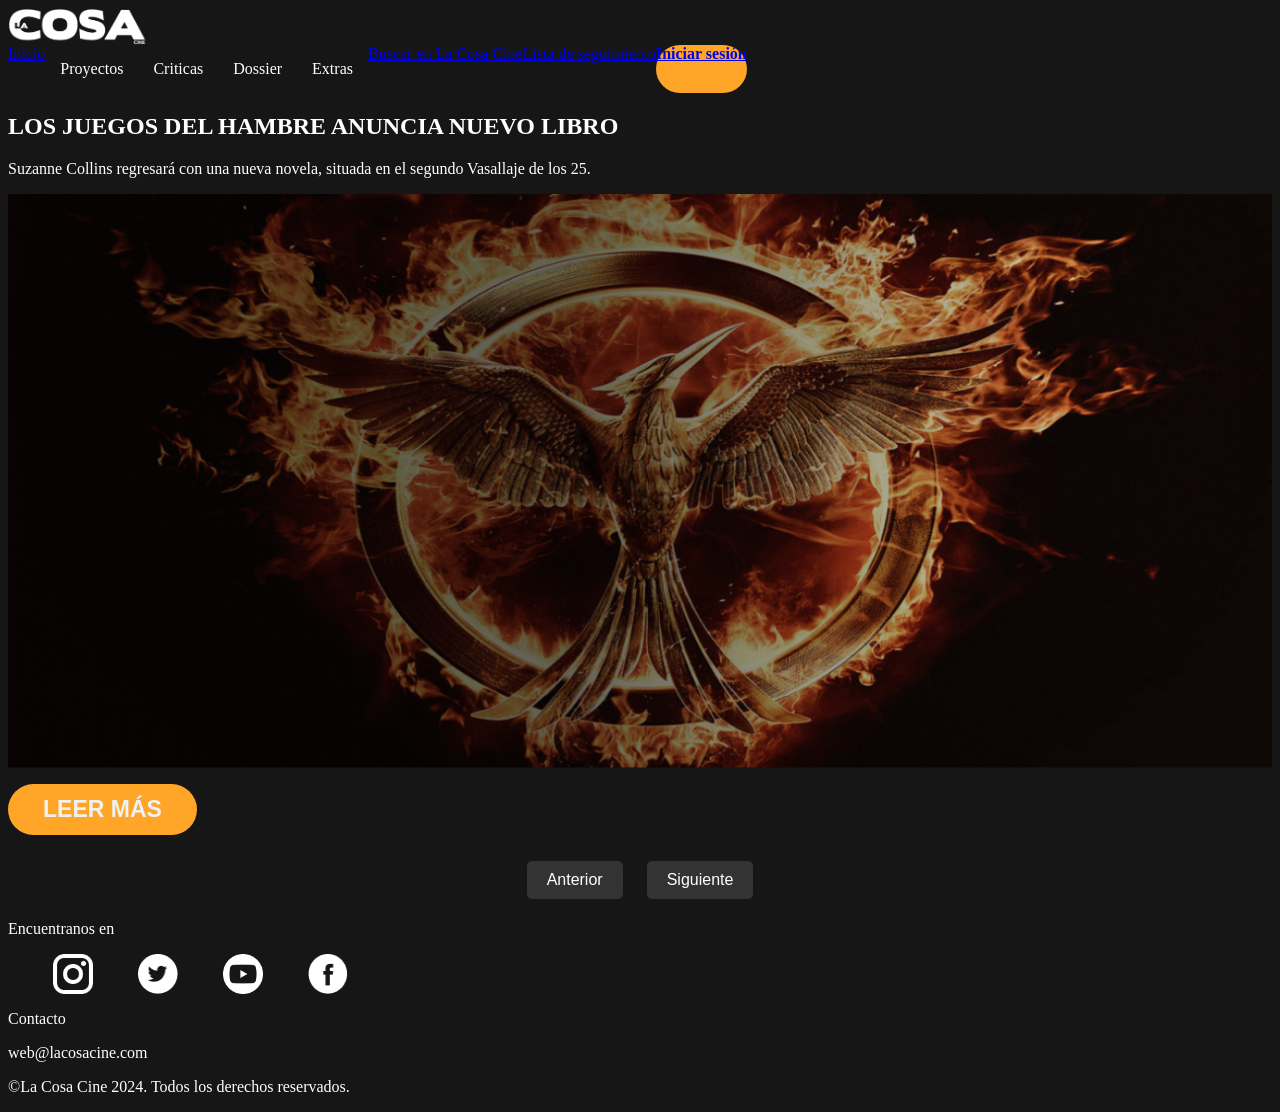
==== tp2/index.html @ 262cd97a "Add files via upload" ====
<html>
<head>
 <title>La Cosa Cine</title>
    <meta charset="UTF-8">
    <meta name="language" content="es">

    <meta name="viewport" content="width=device-width, initial-scale=1.0">
    <link rel="stylesheet" href="./estilos.css">
</head>
<body>
    <header>
        <nav  class="navbar">
           <img class="logo" src="imagen/logo.png" alt="Logo de La Cosa Cine">
              <ul class="nav-barra">
                 <li><a href="#">Inicio</a></li>
                   <li class="dropdown">
                   <a href="#" class="dropbtn">Proyectos</a>
                   <div class="dropdown-content">
                      <a href="#">Cine</a>
                      <a href="#">TV</a>
                      <a href="#">Comics</a>
                      <a href="#">Video Juegos</a>
                  </div>
                  </li>
                  <li class="dropdown">
                     <a href="#" class="dropbtn">Criticas</a>
                     <div class="dropdown-content">
                        <a href="#">Rodaje</a>
                        <a href="#">Trailers</a>
                        <a href="#">Lanzamientos</a>
                    </div>
                  </li>
                  <li class="dropdown">
                     <a href="#" class="dropbtn">Dossier</a>
                     <div class="dropdown-content">
                        <a href="#">Marvel</a>
                        <a href="#">Harry Potter</a>
                        <a href="#">Mario Bros</a>
                        <a href="#">Star Wars</a>
                    </div>
                  </li>
                  <li class="dropdown">
                     <a href="#" class="dropbtn">Extras</a>
                     <div class="dropdown-content">
                        <a href="#">Curiosidades</a>
                        <a href="#">Entrevistas</a>
                        <a href="#">Making-of</a>
                        <a href="#">Otros</a>
                    </div>
                  </li>
                 <li><a href="#">Buscar en La Cosa Cine</a></li>
                 <li><a href="#">Lista de seguimiento</a></li>
                 <li class="iniciar"><a href="./form.html">Iniciar sesión</a></li>
             </ul> 
           </nav>
        </header> 

        <section>
      <div class="contenedor-carrusel">
         <div class="slide-content active">
             <h2>LOS JUEGOS DEL HAMBRE ANUNCIA NUEVO LIBRO</h2>
             <p>Suzanne Collins regresará con una nueva novela, situada en el segundo Vasallaje de los 25.</p>
             <img src="./imagen/losjuegos.png" alt="Imagen 1">
             <p><a href="#nota" class="boton-amarillo">LEER MÁS</a></p>
         </div>
     
         <div class="slide-content">
             <h2>WOLVES REÚNE A BRAD PITT Y GEORGE CLOONEY</h2>
             <p>Apple Studios y el director Jon Watts juntan una vez más a dos leyendas del cine en Wolves.</p>
             <img src="./imagen/bradpitt.png" alt="Imagen 2">
         </div>
     
         <div class="slide-content">
             <h2>AMONG US REVELA EL TRAILER DE SU SERIE ANIMADA</h2>
             <p>Among Us saltará del mundo de los videojuegos al de la televisión con una serie animada.</p>
             <img src="./imagen/among.png" alt="Imagen 3">
         </div>
     </div>
   </section>
     
     <div class="controles">
         <button class="anterior">Anterior</button>
         <button class="siguiente">Siguiente</button>
     </div>

     <section class="ultimas-noticias">
       <div class="notas">
         <h4> </h4>



       </div>
     </section>

        <footer>
         <div class="medios">
            <p><span class="negrita">Encuentranos en </span></p> 
            <div class="icons">
               <img class="icon-media" src="imagen/Instagram.png" alt="">
               <img class="icon-media" src="imagen/Twitter.png" alt="">
               <img class="icon-media" src="imagen/Youtube.png" alt="">
               <img class="icon-media" src="imagen/Facebook.png" alt="">
            </div>
         </div>
         <div class="contacto">
            <p>Contacto</p>
            <p><span class="negrita">web@lacosacine.com</span></p>

         </div>
         <p>©La Cosa Cine 2024. Todos los derechos reservados.</p>
       </footer>
</body>
</html>
---- tp2/estilos.css ----
html{
    scroll-behavior: smooth; 
    margin: 0; padding: 0;
    background-color: #161616;
    color: white;
}

.logo {
    max-width: 140px;
}

.nav-barra {
    list-style-type: none;
    text-decoration: none;
    margin: 0;
    padding: 0;
    display: flex;
    color: white;
} 

.iniciar{
    color: white;
    background-color: #FFA629;
    font-weight: bold;
    border-radius: 60px;
    text-align: center;
}

/* Estilos para el menú desplegable */
.dropdown {
    position: relative;
}

.dropdown .dropbtn {
    display: block;
    padding: 15px;
    color: white;
    text-decoration: none;
}

.dropdown:hover .dropdown-content {
    display: block;
}

.dropdown-content {
    display: none;
    position: absolute;
    background-color: #333;
    box-shadow: 0px 8px 16px 0px rgba(0,0,0,0.2);
    z-index: 1;
}

.dropdown-content a {
    color: white;
    padding: 12px 16px;
    text-decoration: none;
    display: block;
}

.dropdown-content a:hover {
    background-color: #555;
}

/* Fin */

/* Estilos para el carrusel - */
.contenedor-carrusel {
    display: flex;
    overflow: hidden; /* Oculta los slides que están fuera de la vista */
    width: 100%;
}

.slide-content {
    flex: 0 0 100%; /* Cada slide ocupa el 100% del ancho */
    transition: transform 0.5s ease; /* Transición suave para el cambio de slides */
}

.slide-content img {
    width: 100%; /* Asegura que la imagen ocupe todo el ancho del slide */
}

/* Estilos para los controles */
.controles {
    margin-top: 10px;
    text-align: center;
}

.controles button {
    margin: 0 10px;
    padding: 10px 20px;
    font-size: 16px;
    cursor: pointer;
    background-color: #333;
    color: white;
    border: none;
    border-radius: 5px;
}

.controles button:hover {
    background-color: #555;
}

/* FIN */

.boton-amarillo{
    display: inline-block;
    padding: 12px 35px;
    background-color: #FFA629; 
    font-weight: bold;
    color: #F1F1F1;
    text-decoration: none; /* Eliminar subrayado del enlace */
    border: none; 
    border-radius: 60px; /* Bordes redondeados */
    font-size: 23px;     
    font-family: "Roboto Condensed", sans-serif;
}

.destacado{
color: #FFA629;
font-size: 15px;
}

.medios h3 {
    font-size: 30px;
}

.icons {
    display: flex;
}

.icon-media {
    width: 40px;
    margin-left: 45px;
    height: auto; /* Mantener la proporción */
}
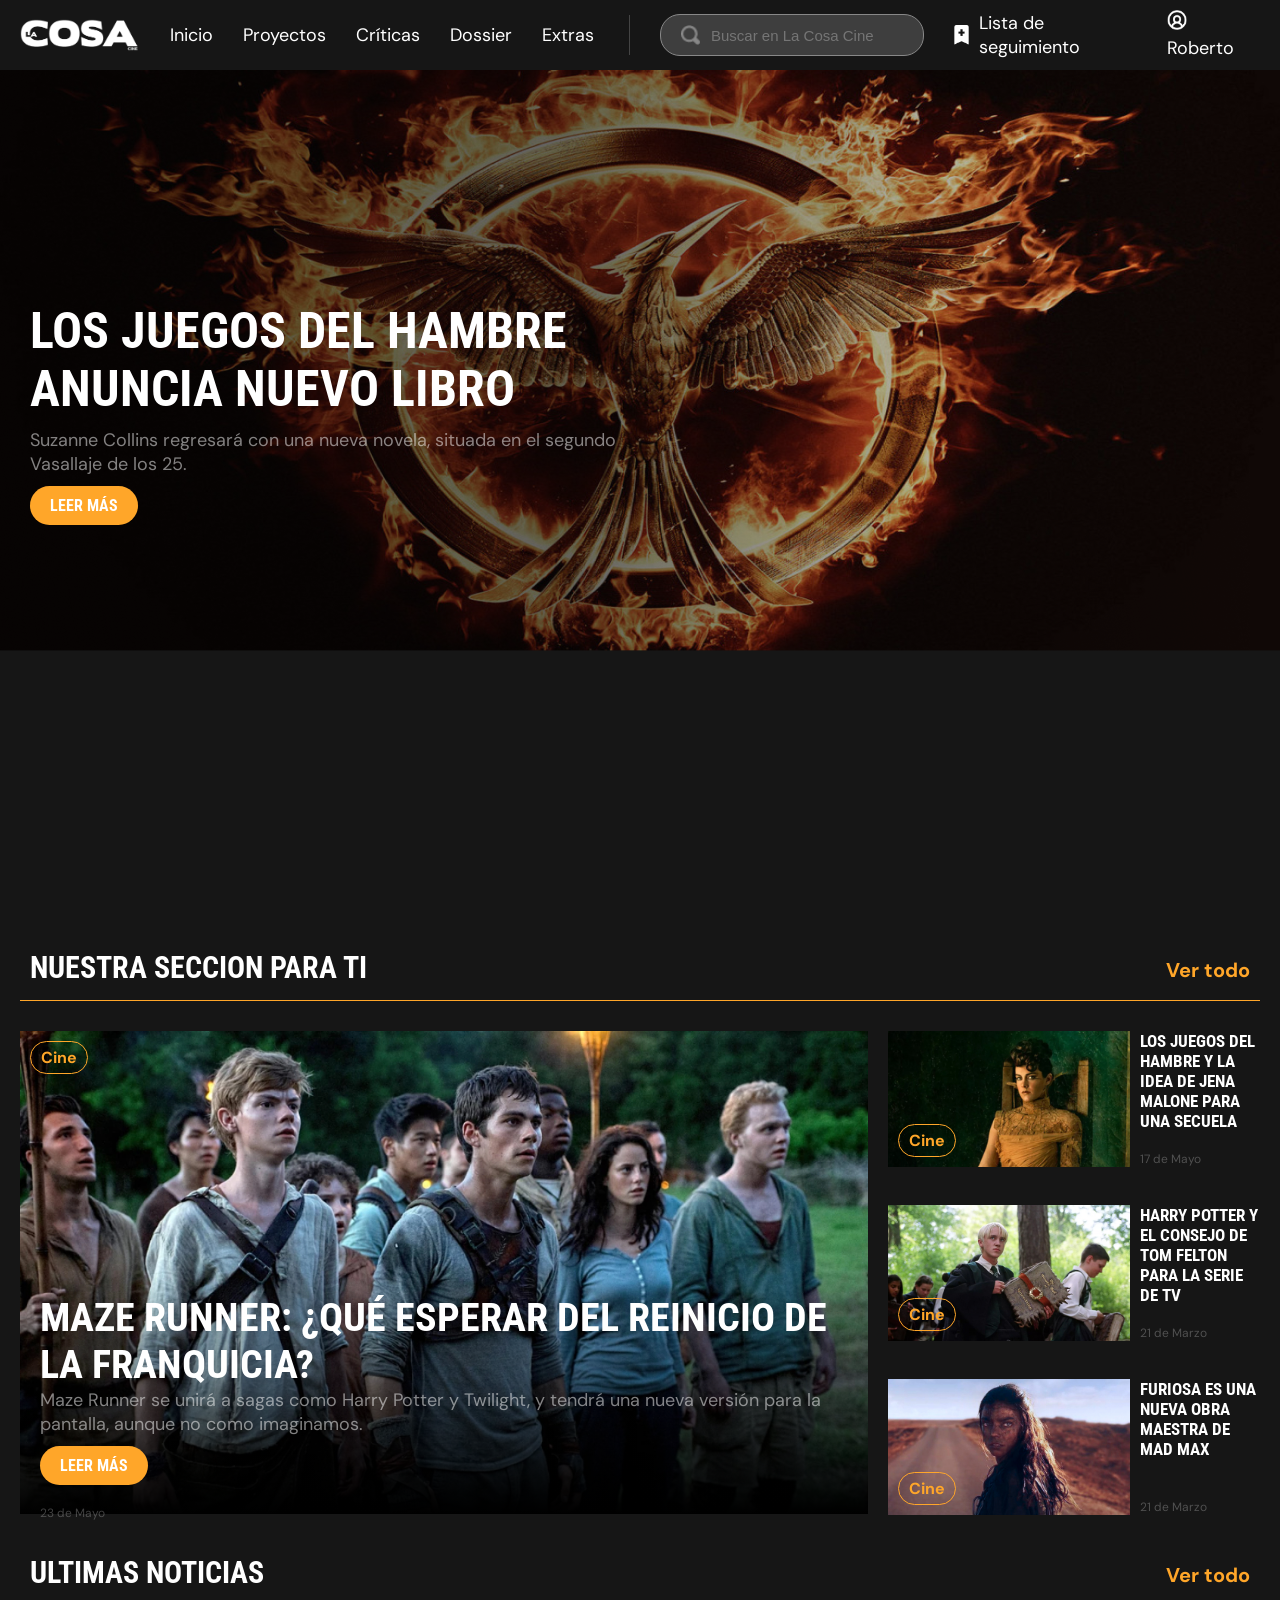
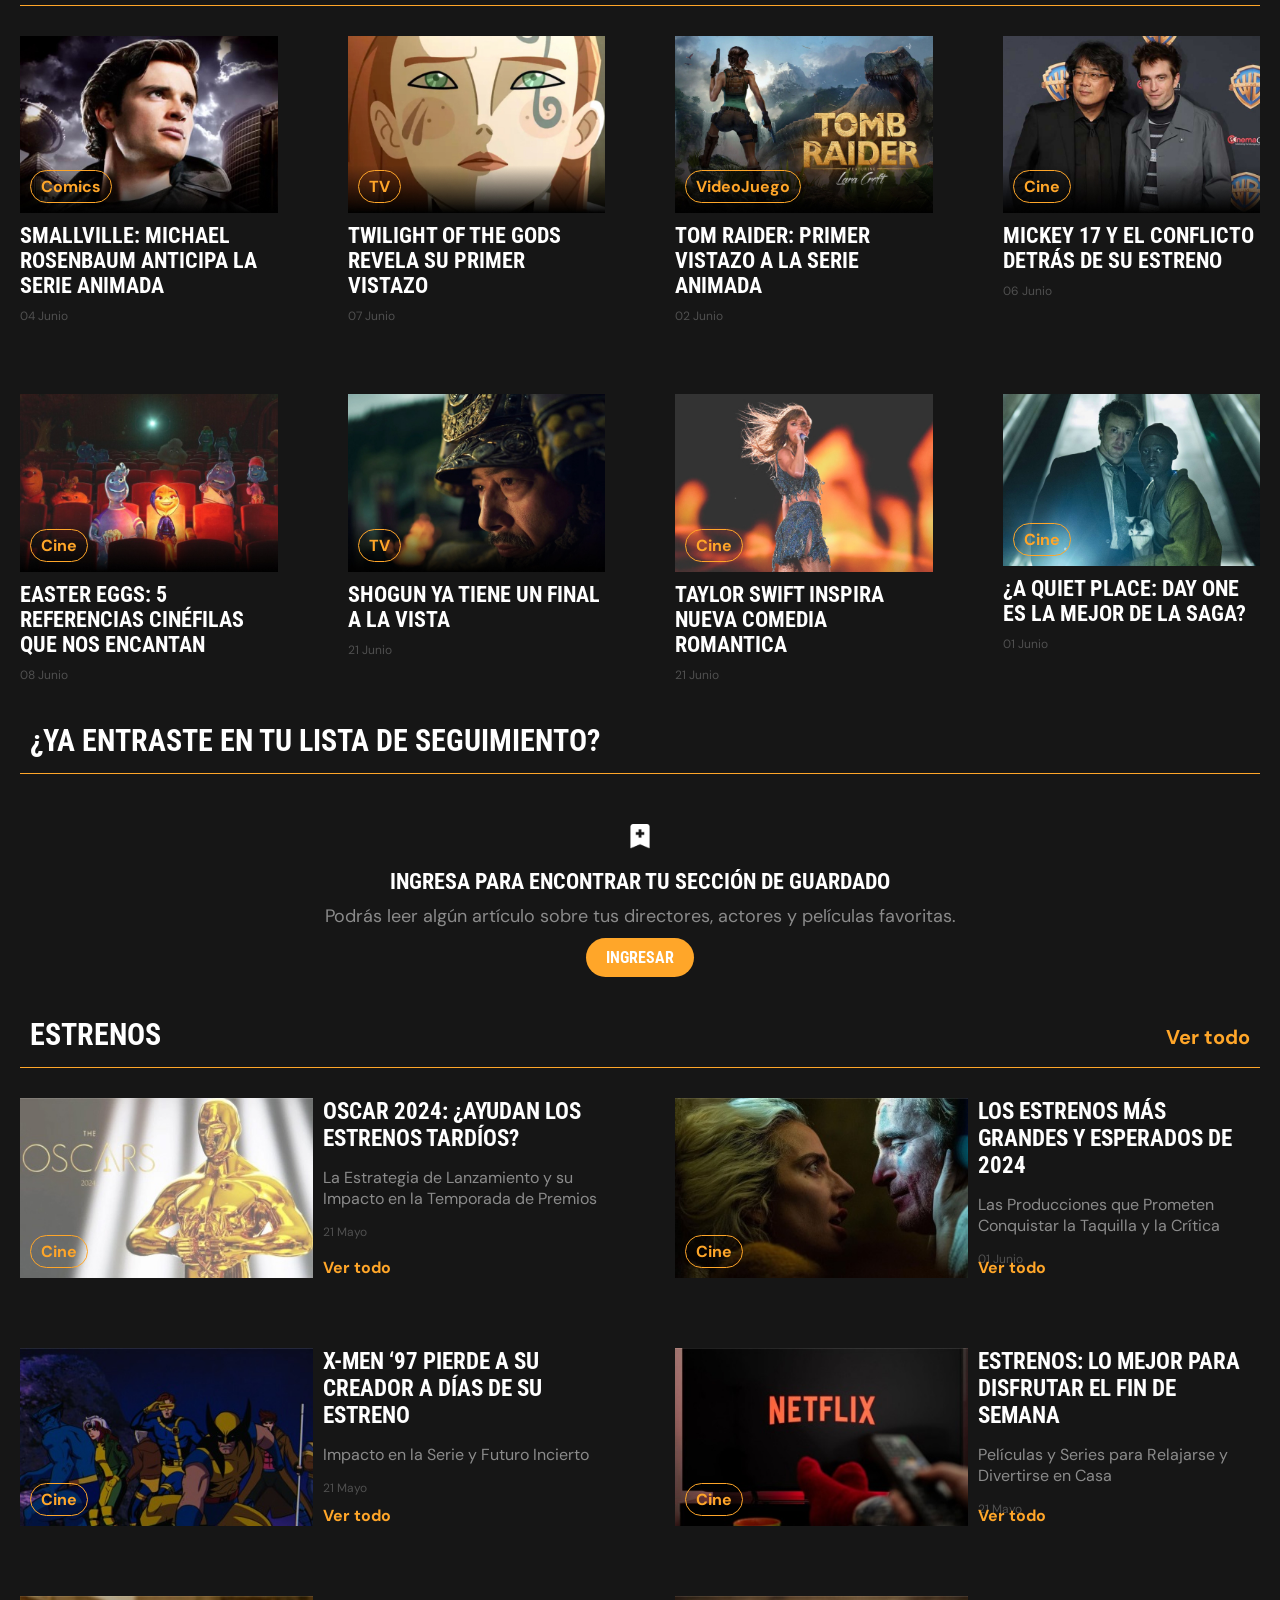
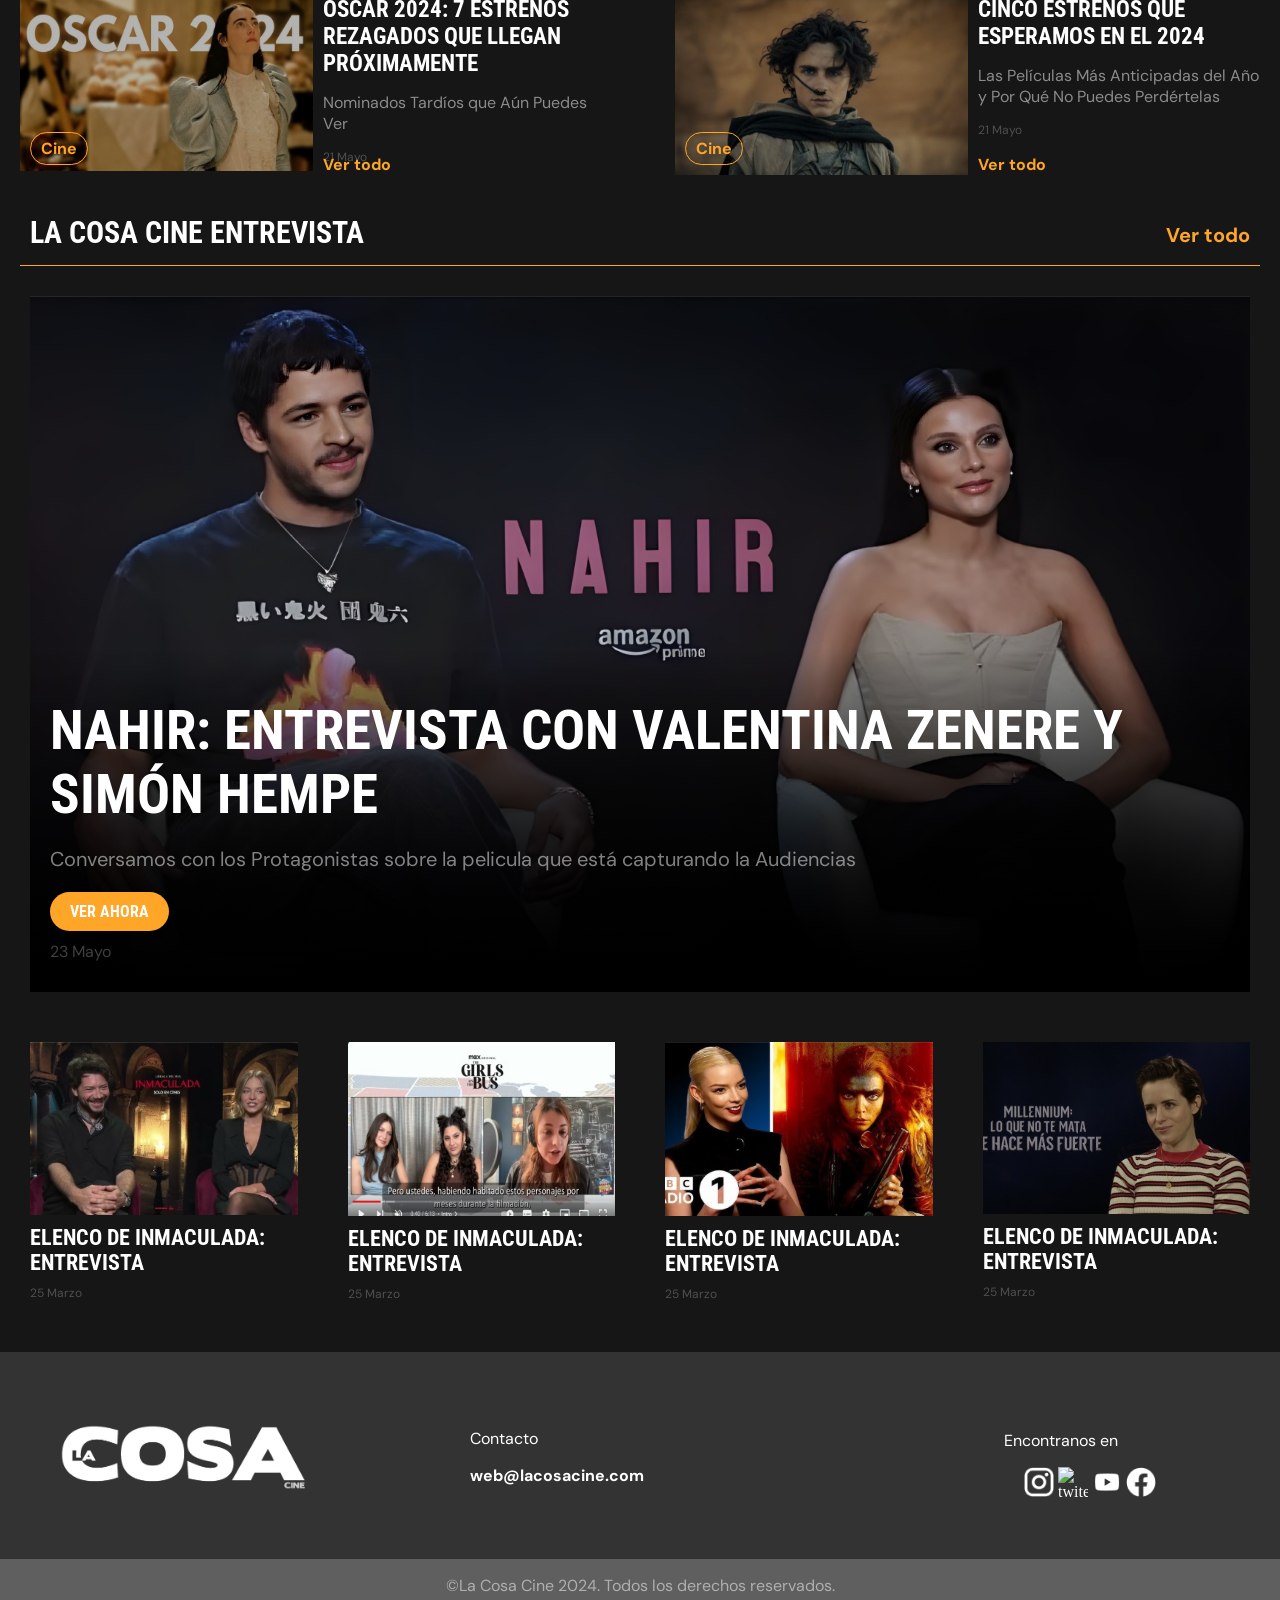
==== commit 5153b6be: "Add files via upload" ====
--- a/tp2/index.html
+++ b/tp2/index.html
@@ -4,110 +4,490 @@
     <meta charset="UTF-8">
     <meta name="language" content="es">
 
+    <link href="https://fonts.googleapis.com/css2?family=DM+Sans:wght@400;500;700&display=swap" rel="stylesheet">
+    <link href="https://fonts.googleapis.com/css2?family=DM+Sans:wght@400;500;700&display=swap" rel="stylesheet"><link href="https://fonts.googleapis.com/css2?family=Roboto+Condensed:wght@300;400;700&display=swap" rel="stylesheet">
+
     <meta name="viewport" content="width=device-width, initial-scale=1.0">
-    <link rel="stylesheet" href="./estilos.css">
+    <link rel="stylesheet" href="./estilo-home.css">
 </head>
 <body>
-    <header>
-        <nav  class="navbar">
-           <img class="logo" src="imagen/logo.png" alt="Logo de La Cosa Cine">
-              <ul class="nav-barra">
-                 <li><a href="#">Inicio</a></li>
-                   <li class="dropdown">
-                   <a href="#" class="dropbtn">Proyectos</a>
-                   <div class="dropdown-content">
+   <header>
+      <img class="logo" src="imagen/logo.png" alt="Logo de La Cosa Cine">
+      <nav class="navbar">
+          <ul class="nav-barra">
+              <li class="activa"><a href="#" >Inicio</a></li>
+              <li class="dropdown">
+                  <a href="#" class="dropbtn">Proyectos</a>
+                  <div class="dropdown-content">
                       <a href="#">Cine</a>
                       <a href="#">TV</a>
                       <a href="#">Comics</a>
                       <a href="#">Video Juegos</a>
                   </div>
-                  </li>
-                  <li class="dropdown">
-                     <a href="#" class="dropbtn">Criticas</a>
-                     <div class="dropdown-content">
-                        <a href="#">Rodaje</a>
-                        <a href="#">Trailers</a>
-                        <a href="#">Lanzamientos</a>
-                    </div>
-                  </li>
-                  <li class="dropdown">
-                     <a href="#" class="dropbtn">Dossier</a>
-                     <div class="dropdown-content">
-                        <a href="#">Marvel</a>
-                        <a href="#">Harry Potter</a>
-                        <a href="#">Mario Bros</a>
-                        <a href="#">Star Wars</a>
-                    </div>
-                  </li>
-                  <li class="dropdown">
-                     <a href="#" class="dropbtn">Extras</a>
-                     <div class="dropdown-content">
-                        <a href="#">Curiosidades</a>
-                        <a href="#">Entrevistas</a>
-                        <a href="#">Making-of</a>
-                        <a href="#">Otros</a>
-                    </div>
-                  </li>
-                 <li><a href="#">Buscar en La Cosa Cine</a></li>
-                 <li><a href="#">Lista de seguimiento</a></li>
-                 <li class="iniciar"><a href="./form.html">Iniciar sesión</a></li>
-             </ul> 
-           </nav>
-        </header> 
-
-        <section>
-      <div class="contenedor-carrusel">
-         <div class="slide-content active">
-             <h2>LOS JUEGOS DEL HAMBRE ANUNCIA NUEVO LIBRO</h2>
-             <p>Suzanne Collins regresará con una nueva novela, situada en el segundo Vasallaje de los 25.</p>
-             <img src="./imagen/losjuegos.png" alt="Imagen 1">
-             <p><a href="#nota" class="boton-amarillo">LEER MÁS</a></p>
-         </div>
-     
-         <div class="slide-content">
-             <h2>WOLVES REÚNE A BRAD PITT Y GEORGE CLOONEY</h2>
-             <p>Apple Studios y el director Jon Watts juntan una vez más a dos leyendas del cine en Wolves.</p>
-             <img src="./imagen/bradpitt.png" alt="Imagen 2">
-         </div>
-     
-         <div class="slide-content">
-             <h2>AMONG US REVELA EL TRAILER DE SU SERIE ANIMADA</h2>
-             <p>Among Us saltará del mundo de los videojuegos al de la televisión con una serie animada.</p>
-             <img src="./imagen/among.png" alt="Imagen 3">
-         </div>
-     </div>
-   </section>
-     
-     <div class="controles">
-         <button class="anterior">Anterior</button>
-         <button class="siguiente">Siguiente</button>
-     </div>
-
-     <section class="ultimas-noticias">
-       <div class="notas">
-         <h4> </h4>
-
-
-
+              </li>
+              <li class="dropdown">
+                  <a href="#" class="dropbtn">Críticas</a>
+                  <div class="dropdown-content">
+                      <a href="#">Rodaje</a>
+                      <a href="#">Trailers</a>
+                      <a href="#">Lanzamientos</a>
+                  </div>
+              </li>
+              <li class="dropdown">
+                  <a href="#" class="dropbtn">Dossier</a>
+                  <div class="dropdown-content">
+                      <a href="#">Marvel</a>
+                      <a href="#">Harry Potter</a>
+                      <a href="#">Mario Bros</a>
+                      <a href="#">Star Wars</a>
+                  </div>
+              </li>
+              <li class="dropdown">
+                  <a href="#" class="dropbtn">Extras</a>
+                  <div class="dropdown-content">
+                      <a href="#">Curiosidades</a>
+                      <a href="#">Entrevistas</a>
+                      <a href="#">Making-of</a>
+                      <a href="#">Otros</a>
+                  </div>
+              </li>
+          </ul>
+      </nav>
+      <ul class="nav-otros">
+         <li>
+            <div class="barra-buscar">
+               <img src="imagen/icon-buscar.png" alt="">
+               <input type="text" placeholder="Buscar en La Cosa Cine">
+            </div>
+         </li>
+         <li>
+            <div class="lista-seguimiento">
+               <img src="imagen/icon-seguimiento.png" alt="">
+               <a href="#">Lista de seguimiento</a>
+            </div>
+         </li>
+         <li class="dropdown">
+            <img src="imagen/icon-user.png" alt="">
+            <a href="#" class="dropbtn">Roberto</a>
+            <div class="dropdown-content">
+                <a href="#">Mi perfil</a>
+                <a href="#">Ajustes</a>
+                <a href="./form.html">Cerrar sesión</a>
+            </div>
+        </li>
+      </ul>
+  </header>
+
+   <section class="encabezado">
+      <div class="carousel">
+         <div class="slides">
+           <div class="slide active">
+             <img src="./imagen/carrusel (1).png" alt="Slide 1">
+             <div class="text-overlay">
+               <h1>LOS JUEGOS DEL HAMBRE ANUNCIA NUEVO LIBRO</h1>
+               <p class="sub-titulos">Suzanne Collins regresará con una nueva novela, situada en el segundo Vasallaje de los 25.</p>
+               <p class="boton-principal"><a href="./nota.html">Leer Más</a></p>
+             </div>
+           </div>
+           <div class="slide">
+             <img src="./imagen/carrusel (2).png" alt="Slide 2">
+             <div class="text-overlay">
+               <h1>WOLVES REÚNE A BRAD PITT Y GEORGE CLOONEY</h1>
+               <p class="sub-titulos">Apple Studios y el director Jon Watts juntan una vez más a dos leyendas del cine en Wolves.</p>
+               <p class="boton-principal"><a href="#">Leer Más</a></p>
+             </div>
+           </div>
+           <div class="slide">
+             <img src="./imagen/carrusel (3).png" alt="Slide 3">
+             <div class="text-overlay">
+               <h1>AMONG US REVELA EL TRAILER DE SU SERIE ANIMADA</h1>
+               <p class="sub-titulos">Among Us saltará del mundo de los videojuegos al de la televisión con una serie animada.</p>
+               <p class="boton-principal"><a href="#">Leer Más</a></p>
+             </div>
+           </div>
+         </div>
+      </div>
+   </section>
+   
+   <section class="para-ti">
+      <div class="conten">
+         <div class="titulo-seccion">
+            <h2>NUESTRA SECCION PARA TI</h2>
+            <button class="boton-secundario">Ver todo</button>
+         </div>
+         <div class="contenedor-parati">
+   
+            <div class="not-mayor">
+               <div class="img-degrade">
+                   <img src="imagen/parati (1).jpg" alt="">
+               </div>
+               <div class="text-overlay">
+                   <p class="etiqueta">Cine</p>
+                   <div class="cont-info">
+                       <h3>MAZE RUNNER: ¿QUÉ ESPERAR DEL REINICIO DE LA FRANQUICIA?</h3> 
+                       <p class="sub-titulos">Maze Runner se unirá a sagas como Harry Potter y Twilight, y tendrá una nueva versión para la pantalla, aunque no como imaginamos.</p>
+                       <p class="boton-principal"><a href="#nota">Leer Más</a></p>
+                       <p class="fecha">23 de Mayo</p>
+                   </div>
+               </div>
+           </div>      
+   
+            <div class="not-menores">
+               
+               <div class="noticia">
+                  <div class="portada-noticia">
+                     <img src="imagen/parati (2).jpg" alt="">
+                  </div>
+                  <div class="text-overlay">
+                     <p class="etiqueta">Cine</p>
+                  </div>
+                  <div class="info-lateral">
+                     <h5>LOS JUEGOS DEL HAMBRE Y LA IDEA DE JENA MALONE PARA UNA SECUELA</h5>
+                     <p class="fecha">17 de Mayo</p>
+                  </div>
+               </div>
+
+               <div class="noticia">
+                  <div class="portada-noticia">
+                     <img src="imagen/parati (3).jpg" alt="">
+                  </div>
+                  <div class="text-overlay">
+                     <p class="etiqueta">Cine</p>
+                  </div>
+                  <div class="info-lateral">
+                     <h5>HARRY POTTER Y EL CONSEJO DE TOM FELTON PARA LA SERIE DE TV</h5>
+                     <p class="fecha">21 de Marzo</p>
+                  </div>
+               </div>
+
+               <div class="noticia">
+                  <div class="portada-noticia">
+                     <img src="imagen/parati (4).jpg" alt="">
+                  </div>
+                  <div class="text-overlay">
+                     <p class="etiqueta">Cine</p>
+                  </div>
+                  <div class="info-lateral">
+                     <h5>Furiosa es una nueva obra maestra de Mad Max</h5>
+                     <p class="fecha">21 de Marzo</p>
+                  </div>
+               </div>
+               
+            </div>
+   
+         </div>
+
+      </div>     
+   </section>
+
+   <section class="ultima-noticia">
+      <div class="conten">
+         <div class="titulo-seccion">
+            <h2>ULTIMAS NOTICIAS</h2>
+            <button class="boton-secundario">Ver todo</button>
+         </div>
+         <div class="conte-notUltimas">
+            
+            <div class="not-ultimas">
+               <div class="portada-noticia">
+                   <img src="imagen/ultima-noticia (1).jpg" alt="">
+                   <div class="text-overlay">
+                       <p class="etiqueta">Comics</p>
+                   </div>
+               </div>
+               <div class="info-abajo">
+                   <h4>SMALLVILLE: MICHAEL ROSENBAUM ANTICIPA LA SERIE ANIMADA</h4>
+                   <p class="fecha">04 Junio</p>
+               </div>
+            </div>  
+            
+            <div class="not-ultimas">
+               <div class="portada-noticia">
+                   <img src="imagen/ultima-noticia (2).jpg" alt="">
+                   <div class="text-overlay">
+                       <p class="etiqueta">TV</p>
+                   </div>
+               </div>
+               <div class="info-abajo">
+                   <h4>TWILIGHT OF THE GODS REVELA SU PRIMER VISTAZO</h4>
+                   <p class="fecha">07 Junio</p>
+               </div>
+            </div>  
+
+            <div class="not-ultimas">
+               <div class="portada-noticia">
+                   <img src="imagen/ultima-noticia (3).jpg" alt="">
+                   <div class="text-overlay">
+                       <p class="etiqueta">VideoJuego</p>
+                   </div>
+               </div>
+               <div class="info-abajo">
+                   <h4>TOM RAIDER: PRIMER VISTAZO A LA SERIE ANIMADA</h4>
+                   <p class="fecha">02 Junio</p>
+               </div>
+            </div>  
+
+            <div class="not-ultimas">
+               <div class="portada-noticia">
+                   <img src="imagen/ultima-noticia (4).jpg" alt="">
+                   <div class="text-overlay">
+                       <p class="etiqueta">Cine</p>
+                   </div>
+               </div>
+               <div class="info-abajo">
+                   <h4>MICKEY 17 Y EL CONFLICTO DETRÁS DE SU ESTRENO</h4>
+                   <p class="fecha">06 Junio</p>
+               </div>
+            </div>  
+
+            <div class="not-ultimas">
+               <div class="portada-noticia">
+                   <img src="imagen/ultima-noticia (5).jpg" alt="">
+                   <div class="text-overlay">
+                       <p class="etiqueta">Cine</p>
+                   </div>
+               </div>
+               <div class="info-abajo">
+                   <h4>EASTER EGGS: 5 REFERENCIAS CINÉFILAS QUE NOS ENCANTAN</h4>
+                   <p class="fecha">08 Junio</p>
+               </div>
+            </div>  
+
+            <div class="not-ultimas">
+               <div class="portada-noticia">
+                   <img src="imagen/ultima-noticia (6).jpg" alt="">
+                   <div class="text-overlay">
+                       <p class="etiqueta">TV</p>
+                   </div>
+               </div>
+               <div class="info-abajo">
+                   <h4>SHOGUN YA TIENE UN FINAL A LA VISTA</h4>
+                   <p class="fecha">21 Junio</p>
+               </div>
+            </div>
+            
+            <div class="not-ultimas">
+               <div class="portada-noticia">
+                   <img src="imagen/ultima-noticia (7).jpg" alt="">
+                   <div class="text-overlay">
+                       <p class="etiqueta">Cine</p>
+                   </div>
+               </div>
+               <div class="info-abajo">
+                   <h4>TAYLOR SWIFT INSPIRA NUEVA COMEDIA ROMANTICA</h4>
+                   <p class="fecha">21 Junio</p>
+               </div>
+            </div>
+
+            <div class="not-ultimas">
+               <div class="portada-noticia">
+                   <img src="imagen/ultima-noticia (8).jpg" alt="">
+                   <div class="text-overlay">
+                       <p class="etiqueta">Cine</p>
+                   </div>
+               </div>
+               <div class="info-abajo">
+                   <h4>¿A Quiet Place: Day One es la mejor de la saga?</h4>
+                   <p class="fecha">01 Junio</p>
+               </div>
+            </div>          
+           
+         </div>  
+      </div>    
+   </section>
+
+   <section class="lista-seguimiento">
+      <div class="cont-lista">
+         <div class="titulo-seccion">
+            <h2>¿YA ENTRASTE EN TU LISTA DE SEGUIMIENTO?</h2>
+         </div>
+         <div class="info-seguimiento">
+            <img src="imagen/icon-seguimiento.png" alt="">
+            <h4>Ingresa para encontrar tu sección de guardado</h4>
+            <p class="sub-titulos">Podrás leer algún artículo sobre tus directores, actores y películas favoritas.</p>
+            <p class="boton-principal"><a href="#">Ingresar</a></p>
+         </div>
+      </div>
+   </section>
+  
+
+   <section class="estrenos">
+      <div class="conten">
+         <div class="titulo-seccion">
+            <h2>ESTRENOS</h2>
+            <button class="boton-secundario">Ver todo</button>
+      </div>
+         <div class="cont-estreno">
+            <div class="not-estreno">
+               <div class="portada-noticia">
+               <img src="imagen/estreno (1).jpg" alt="">
+               </div>
+               <div class="text-overlay">
+                  <p class="etiqueta">Cine</p>
+               </div>
+               <div class="info-lateral">
+                  <h4>OSCAR 2024: ¿AYUDAN LOS ESTRENOS TARDÍOS?</h4>
+                  <p class="sub-titulos">La Estrategia de Lanzamiento y su Impacto en la Temporada de Premios</p>
+                  <p class="fecha">21 Mayo</p>
+                  <button class="boton-secundario">Ver todo</button>                  
+               </div>
+            </div>
+
+            <div class="not-estreno">
+               <div class="portada-noticia">
+               <img src="imagen/estreno (4).jpg" alt="">
+               </div>
+               <div class="text-overlay">
+                  <p class="etiqueta">Cine</p>
+               </div>
+               <div class="info-lateral">
+                  <h4>LOS ESTRENOS MÁS GRANDES Y ESPERADOS DE 2024</h4>
+                  <p class="sub-titulos">Las Producciones que Prometen Conquistar la Taquilla y la Crítica</p>
+                  <p class="fecha">01 Junio</p>
+                  <button class="boton-secundario">Ver todo</button>                  
+               </div>
+            </div>
+
+            <div class="not-estreno">
+               <div class="portada-noticia">
+               <img src="imagen/estreno (2).jpg" alt="">
+               </div>
+               <div class="text-overlay">
+                  <p class="etiqueta">Cine</p>
+               </div>
+               <div class="info-lateral">
+                  <h4>X-MEN ‘97 PIERDE A SU CREADOR A DÍAS DE SU ESTRENO</h4>
+                  <p class="sub-titulos">Impacto en la Serie y Futuro Incierto</p>
+                  <p class="fecha">21 Mayo</p>
+                  <button class="boton-secundario">Ver todo</button>                  
+               </div>
+            </div>
+
+            <div class="not-estreno">
+               <div class="portada-noticia">
+               <img src="imagen/estreno (5).jpg" alt="">
+               </div>
+               <div class="text-overlay">
+                  <p class="etiqueta">Cine</p>
+               </div>
+               <div class="info-lateral">
+                  <h4>ESTRENOS: LO MEJOR PARA DISFRUTAR EL FIN DE SEMANA</h4>
+                  <p class="sub-titulos">Películas y Series para Relajarse y Divertirse en Casa</p>
+                  <p class="fecha">21 Mayo</p>
+                  <button class="boton-secundario">Ver todo</button>                  
+               </div>
+            </div>
+
+            <div class="not-estreno">
+               <div class="portada-noticia">
+               <img src="imagen/estreno (3).jpg" alt="">
+               </div>
+               <div class="text-overlay">
+                  <p class="etiqueta">Cine</p>
+               </div>
+               <div class="info-lateral">
+                  <h4>OSCAR 2024: 7 ESTRENOS REZAGADOS QUE LLEGAN PRÓXIMAMENTE</h4>
+                  <p class="sub-titulos">Nominados Tardíos que Aún Puedes Ver</p>
+                  <p class="fecha">21 Mayo</p>
+                  <button class="boton-secundario">Ver todo</button>                  
+               </div>
+            </div>
+
+            <div class="not-estreno">
+               <div class="portada-noticia">
+               <img src="imagen/estreno (6).jpg" alt="">
+               </div>
+               <div class="text-overlay">
+                  <p class="etiqueta">Cine</p>
+               </div>
+               <div class="info-lateral">
+                  <h4>CINCO ESTRENOS QUE ESPERAMOS EN EL 2024</h4>
+                  <p class="sub-titulos">Las Películas Más Anticipadas del Año y Por Qué No Puedes Perdértelas</p>
+                  <p class="fecha">21 Mayo</p>
+                  <button class="boton-secundario">Ver todo</button>                  
+               </div>
+            </div>
+         </div>
+      </div>
+   </section>
+
+   <section class="entrevistas">
+      <div class="conten">
+         <div class="titulo-seccion">
+            <h2>LA COSA CINE ENTREVISTA</h2>
+            <button class="boton-secundario">Ver todo</button>
+         </div>
+         <div class="contenedor-entrevista">
+
+            <div class="entrevista-mayor">
+                  <div class="portada-noticia">
+                     <img src="imagen/entrevista (1).jpg" alt="">
+                  </div>
+                  <div class="cont-info text-overlay">
+                     <h1>NAHIR: ENTREVISTA CON VALENTINA ZENERE Y SIMÓN HEMPE</h1> 
+                     <p class="sub-titulos">Conversamos con los Protagonistas sobre la pelicula que está capturando la Audiencias</p>
+                     <p class="boton-principal"><a href="#">ver ahora</a></p>
+                     <p class="fecha">23 Mayo</p>
+                  </div>
+            </div>
+   
+            <div class="entrevista-menor">   
+               <div class="entrevista">
+                  <img src="imagen/entrevista (2).jpg" alt="">
+                  <div class="info-abajo">
+                     <h4>ELENCO DE INMACULADA: ENTREVISTA</h4>
+                     <p class="fecha">25 Marzo</p>
+                  </div>
+               </div>
+
+               <div class="entrevista">
+                  <img src="imagen/entrevista (3).jpg" alt="">
+                  <div class="info-abajo">
+                     <h4>ELENCO DE INMACULADA: ENTREVISTA</h4>
+                     <p class="fecha">25 Marzo</p>
+                  </div>
+               </div>
+
+               <div class="entrevista">
+                  <img src="imagen/entrevista (4).jpg" alt="">
+                  <div class="info-abajo">
+                     <h4>ELENCO DE INMACULADA: ENTREVISTA</h4>
+                     <p class="fecha">25 Marzo</p>
+                  </div>
+               </div>
+
+               <div class="entrevista">
+                  <img src="imagen/entrevista (5).jpg" alt="">
+                  <div class="info-abajo">
+                     <h4>ELENCO DE INMACULADA: ENTREVISTA</h4>
+                     <p class="fecha">25 Marzo</p>
+                  </div>
+               </div>
+            </div>
+   </section>
+
+   <footer>
+      <div class="ordenarfooter">
+         <img class="tamlogo" src="imagen/logo.png" alt="logo">
+         <div class="mediofooter">
+           <p>Contacto</p>
+           <p><b>web@lacosacine.com</b></p>
+          </div>
+          <div class="redes">
+           <p>Encontranos en</p>
+           <div class="moverredes">
+              <img src="imagen/instagram2.png" alt="instagram">
+              <img src="imagen/Twitter2.png" alt="twiter">
+              <img src="imagen/youtube2.png" alt="youtube">
+              <img src="imagen/facebook2.png" alt="facebook">
+            </div>
+          </div>
+      </div>
+      <div class="finalfooter">
+         <p>©La Cosa Cine 2024. Todos los derechos reservados.</p>
        </div>
-     </section>
-
-        <footer>
-         <div class="medios">
-            <p><span class="negrita">Encuentranos en </span></p> 
-            <div class="icons">
-               <img class="icon-media" src="imagen/Instagram.png" alt="">
-               <img class="icon-media" src="imagen/Twitter.png" alt="">
-               <img class="icon-media" src="imagen/Youtube.png" alt="">
-               <img class="icon-media" src="imagen/Facebook.png" alt="">
-            </div>
-         </div>
-         <div class="contacto">
-            <p>Contacto</p>
-            <p><span class="negrita">web@lacosacine.com</span></p>
-
-         </div>
-         <p>©La Cosa Cine 2024. Todos los derechos reservados.</p>
-       </footer>
+  </footer>
+
 </body>
+<script src="script.js"></script>
 </html>
--- a/tp2/estilo-home.css
+++ b/tp2/estilo-home.css
@@ -0,0 +1,696 @@
+body {
+    margin: 0;
+    padding: 0;
+    background-color: rgb(22, 22, 22);
+}
+
+.activa li{
+    color: rgba(255, 166, 41, 1);
+}
+
+p{
+    font-family: 'DM Sans', sans-serif;
+}
+
+h1 {
+    margin: 0;
+    padding: 0;
+    font-size: 50px;
+    color: white;
+    font-family: 'Roboto Condensed', sans-serif;
+    text-transform: uppercase;
+    font-weight: bold;
+    margin-bottom: 10px;
+}
+
+.sub-titulos{
+    font-family: 'DM Sans', sans-serif;
+    font-size: 18px;
+    font-weight: normal;
+    color: rgba(255, 255, 255, 0.5);
+    margin: 0;
+    padding: 0;
+    margin-bottom: 10px;
+}
+
+h2{
+    color: white;
+    font-family: 'Roboto Condensed', sans-serif;
+    font-size: 30px;
+    margin: 0;
+    margin-bottom: 5px;
+    padding: 0;
+}
+
+h3{
+    color: white;
+    font-family: 'Roboto Condensed', sans-serif;
+    font-size: 40px;
+    margin: 0;
+    padding: 0;
+}
+
+h4{   
+    color: white;
+    font-family: 'Roboto Condensed', sans-serif;
+    font-size: 22px;
+    text-transform: uppercase;
+    margin: 0;
+    padding: 0;
+}
+
+h5{   
+    color: white;
+    font-family: 'Roboto Condensed', sans-serif;
+    font-size: 17px;
+    text-transform: uppercase;
+    margin: 0;
+    padding: 0;
+}
+
+.fecha{
+    font-family: 'DM Sans', sans-serif;
+    font-size: 12px;
+    font-weight: normal;
+    color: rgba(255, 255, 255, 0.247);
+    margin: 0;
+    padding: 0;
+}
+
+.boton-principal {
+    background-color: rgba(255, 166, 41, 1);
+    padding: 10px 20px;
+    border-radius: 20px;
+    font-family: 'Roboto Condensed', sans-serif;
+    font-weight: bold;
+    display: inline-block; 
+    text-transform: uppercase;
+    margin: 0;
+}
+
+.boton-principal a {
+    color: white;
+    text-decoration: none;
+    font-size: 16px;
+}
+
+.boton-principal:hover {
+    background-color: white;
+}
+
+.boton-principal a:hover {
+    color: rgba(255, 166, 41, 1);
+}
+
+.titulo-seccion{
+    display: flex;
+    justify-content: space-between;
+    padding: 10px 10px;
+    margin: 30px 20px 30px;
+    align-items: left;
+    border-bottom: 1px solid rgba(255, 166, 41, 1);
+}
+
+.boton-secundario {
+    display: inline-block; 
+    background: none;
+    border: none;
+    color: rgba(255, 166, 41, 1);
+    cursor: pointer; 
+    padding: 0;
+    margin: 0;
+    font-size: 20px;
+    font-family: 'DM Sans', sans-serif;
+    font-weight: bold;
+}
+
+.boton-secundario:hover {
+    color: white;
+}
+
+.etiqueta{
+    padding: 0;
+    margin: 0;
+    font-size: 16px;
+    font-family: 'DM Sans', sans-serif;
+    font-weight: bold;
+    color: rgba(255, 166, 41, 1);
+    display: inline-block; 
+    padding: 5px 10px;
+    border-radius: 20px;
+    border: 1px solid rgba(255, 166, 41, 1);
+}
+/*Menu de navegación*/
+header {
+    display: flex;
+    align-items: center;
+    text-align: left;
+    background-color: rgba(22, 22, 22, 1);
+    align-items: center; 
+    text-align: left;
+    padding: 15px 20px;
+    font-family: 'DM Sans', sans-serif;
+    font-weight: medium;
+}
+
+.logo {
+    width: 120px;
+    height: auto;
+    margin-right: 30px;
+}
+
+.nav-barra {
+    display: flex;
+    margin: 0;
+    padding: 0;
+}
+
+.nav-barra li {
+    list-style-type: none;
+    position: relative;
+    font-size: 18px;
+    margin-right: 30px;
+}
+
+.nav-barra li a {
+    display: block;
+    color: white;
+    text-decoration: none;
+}
+
+.nav-barra li a:hover {
+    color: rgba(232, 152, 39, 1);
+}
+
+.dropdown-content {
+    display: none;
+    position: absolute;
+    background-color: rgb(41, 41, 41);
+    min-width: 160px;
+    font-size: 16px;
+    padding: 0 10px;
+    z-index: 3; 
+}
+
+.dropdown-content a {
+    color: white;
+    text-decoration: none;
+    margin-bottom: 20px;
+    display: block;
+    position: relative;
+    padding-top: 10px;
+    padding-bottom: 10px; 
+    border-bottom: 1px solid rgba(255, 255, 255, 0.2); 
+}
+
+.dropdown-content a:last-child {
+    margin-bottom: 0;
+    border-bottom: none;
+}
+
+.dropdown-content a:hover {
+    color: rgba(232, 152, 39, 1);
+}
+
+.dropdown:hover .dropdown-content {
+    display: block;
+}
+
+.nav-otros {
+    list-style-type: none;
+    display: flex;
+    align-items: center;
+    margin: 0;
+    padding: 0;
+    margin-left: 5px;
+    border-left: 1px solid rgba(255, 255, 255, 0.2);
+    padding-left: 30px;
+    height: 40px;
+    align-self: center;
+}
+
+.nav-otros li {
+    position: relative;
+    font-size: 18px;
+    margin-right: 10px;
+}
+
+.nav-otros li a {
+    color: white;
+    text-decoration: none;
+}
+
+.nav-otros li a:hover {
+    color: rgba(232, 152, 39, 1);
+}
+
+.nav-otros li img {
+    width: 20px;
+    height: auto;
+    align-items: center;
+}
+
+.nav-otros .dropdown-content {
+    min-width: 120px;
+    font-size: 16px;
+    padding: 0 10px;
+    z-index: 3; 
+}
+
+.barra-buscar {
+    display: flex;
+    align-items: center;
+    background-color: rgba(62, 62, 62, 1);
+    border-radius: 20px;
+    border: 0.5px solid rgba(136, 136, 136, 1);
+    padding: 10px 20px;
+    margin-right: 20px;
+}
+
+.barra-buscar img {
+    width: 20px;
+    height: auto;
+}
+
+.barra-buscar input[type="text"] {
+    border: none;
+    outline: none;
+    font-size: 15px;
+    background-color: rgba(62, 62, 62, 1);
+    color: white;
+    padding-left: 10px;
+}
+
+.nav-otros .lista-seguimiento {
+    display: flex;
+    align-items: center; 
+    margin-right: 30px;
+}
+
+.nav-otros .lista-seguimiento img {
+    width: 15px;
+    height: auto;
+    margin-right: 10px;
+}
+
+.nav-otros .lista-seguimiento a {
+    color: white;
+    text-decoration: none;
+    font-size: 18px;
+}
+
+.nav-otros .lista-seguimiento a:hover {
+    color: rgba(232, 152, 39, 1);
+}
+
+/*ENCABEZADO - CARRUSEL*/
+.carousel {
+    overflow: hidden;
+    position: relative;
+    width: 100%;
+    height: 90vh;
+    margin-bottom: 60px;
+}
+  
+.slides {
+display: flex;
+transition: transform 1.5s ease;
+}
+
+.slide {
+flex: 0 0 100%;
+width: 100%;
+height: 100%;
+position: relative;
+}
+
+.slide img {
+width: 100%;
+height: 100%;
+object-fit: cover;
+}
+
+.slide .text-overlay {
+position: absolute;
+top: 40%;
+left: 30px;
+color: white;
+max-width: 50%;
+}
+
+
+/*PARA TI*/
+
+.contenedor-parati {
+    display: flex;
+    margin: 0 20px;
+    padding: 0;
+}
+
+/*NOTICIA DESTACADA*/
+.not-mayor {
+    position: relative;
+    max-width: 80%;
+}
+
+.img-degrade {
+    position: relative;
+}
+
+.img-degrade::after {
+    content: "";
+    position: absolute;
+    bottom: 0;
+    left: 0;
+    width: 100%;
+    height: 100%;
+    background: linear-gradient(to top, rgb(0, 0, 0), rgba(0, 0, 0, 0) 50%);
+    pointer-events: none;
+}
+
+.img-degrade img {
+    width: 100%;
+    height: auto;
+    display: block;
+}
+
+.not-mayor .text-overlay {
+    position: absolute;
+    top: 0;
+    color: white;
+    margin: 0;
+    padding: 0;
+    margin: 10px;
+    z-index: 1;
+}
+
+.cont-info{
+    margin-left: 10px;
+}
+
+.not-mayor .etiqueta {
+    margin-bottom: 220px;
+}
+
+.not-mayor .fecha{
+    margin-top: 20px;
+}
+
+/*NOTICIAS LATERALES*/
+.not-menores {
+    margin-left: 20px;
+    max-width: 30%;
+    display: grid;
+    grid-template-columns: repeat(1, 1fr);
+    grid-template-rows: repeat(3, auto);
+    gap: 38px 0;
+}
+
+.noticia {
+    width: 100%;
+    display: flex;
+    position: relative;
+}
+
+.noticia .portada-noticia {
+    width: 65%;
+    position: relative;
+}
+
+.noticia .portada-noticia img {
+    width: 100%;
+    height: auto;
+}
+
+.noticia .text-overlay {
+    position: absolute;
+    bottom: 10px;
+    left: 10px;
+    z-index: 1;
+}
+
+.info-lateral {
+    flex: 1;
+    margin-left: 10px;
+}
+
+.noticia .fecha{
+    position: absolute;
+    bottom: 0;
+}
+
+/* ULTIMA NOTICIAS */
+.conte-notUltimas {
+    margin: 20px 20px;
+    max-width: 100%;
+    display: grid;
+    grid-template-columns: repeat(4, 1fr);
+    grid-template-rows: repeat(2, auto);
+    gap: 70px 70px;
+}
+
+.not-ultimas {
+    display: block;
+    max-width: 100%;
+}
+
+.not-ultimas .portada-noticia {
+    position: relative;
+}
+
+.not-ultimas .portada-noticia img {
+    width: 100%;
+    height: auto;
+    object-fit: cover;
+}
+
+.not-ultimas .text-overlay {
+    position: absolute;
+    bottom: 10px;
+    left: 10px;
+    z-index: 1;
+}
+
+.info-abajo {
+    margin-top: 10px;
+}
+
+.not-ultimas .fecha {
+    margin-top: 10px;
+}
+
+/* LISTA DE SEGUIMIENTO */
+.cont-lista{
+    width: 100%
+}
+.info-seguimiento {
+    width: 100%;
+    display: flex;
+    flex-direction: column;
+    align-items: center;
+}
+
+.info-seguimiento img {
+    margin: 20px 0;
+    width: 20px;
+    height: auto;
+}
+
+.info-seguimiento h4 {
+    margin-bottom: 10px;
+}
+
+.info-seguimiento .subtitulo {
+    margin-bottom: 20px;
+}
+
+/*ESTRENOS*/
+
+.cont-estreno{
+    margin: 30px 20px;
+    max-width: 100%;
+    display: grid;
+    grid-template-columns: repeat(2, 1fr);
+    grid-template-rows: repeat(3, auto);
+    gap: 70px 70px;
+}
+
+.not-estreno {
+    display: flex;
+    position: relative;
+}
+
+.not-estreno .portada-noticia {
+    width: 50%;
+    position: relative;
+}
+
+.not-estreno .portada-noticia img {
+    width: 100%;
+    height: auto;
+}
+
+.not-estreno .text-overlay {
+    position: absolute;
+    bottom: 10px;
+    left: 10px;
+    z-index: 1;
+}
+
+.not-estreno h4{
+    font-size: 23px;
+}
+
+.not-estreno .info-lateral {
+    flex: 1;
+    margin-left: 10px;
+}
+
+.not-estreno .boton-secundario{
+    position: absolute;
+    bottom: 0;
+    font-size: 16px;
+}
+
+.not-estreno .sub-titulos{
+    margin: 15px 0;
+    font-size: 16px;
+}
+
+/*ENTREVISTA*/
+.contenedor-entrevista {
+    margin: 0 20px;
+}
+
+.entrevista-mayor {
+    margin: 0 10px;
+    position: relative;
+}
+
+.entrevista-mayor .portada-noticia {
+    position: relative;
+    max-width: 100%;
+    overflow: hidden;
+}
+
+.entrevista-mayor .portada-noticia::after {
+    content: "";
+    position: absolute;
+    bottom: 0;
+    left: 0;
+    width: 100%;
+    height: 100%;
+    background: linear-gradient(to top, rgb(0, 0, 0), rgba(0, 0, 0, 0) 50%);
+    pointer-events: none;
+}
+
+.entrevista-mayor .portada-noticia img {
+    width: 100%;
+    height: auto;
+    display: block;
+}
+
+.entrevista-mayor .text-overlay {
+    position: absolute;
+    bottom: 30px;
+    left: 10px;
+    z-index: 1;
+}
+
+.entrevista-mayor h1{
+    font-size: 55px;
+    margin-bottom: 20px;
+}
+
+.entrevista-mayor .sub-titulos{
+    font-size: 20px;
+    margin-bottom: 20px;
+}
+
+.entrevista-mayor .fecha{
+    font-size: 16px;
+    margin-top: 10px;
+}
+
+.entrevista-menor{
+    margin: 50px 10px;
+    display: grid;
+    grid-template-columns: repeat(4, 1fr);
+    grid-template-rows: repeat(1, auto);
+    gap: 0 50px;
+}
+
+.entrevista{
+    padding: 0;
+    margin: 0;
+    display: block;
+    max-width: 100%;
+}
+
+.entrevista img{
+    width: 100%;
+    height: auto;
+    padding: 0;
+    margin: 0;
+}
+
+.entrevista .fecha {
+    margin-top: 10px;
+}
+
+/* footer */
+
+
+footer {
+    background-color: #333333;
+    color: white;
+    padding: 60px;
+    position: relative; /* Asegura que el contenedor del footer tenga una posición relativa */
+    box-sizing: border-box; /* Incluye padding y borde en el tamaño total */
+    margin: 0;
+}
+
+.ordenarfooter {
+    display: flex;
+    gap: 160px; 
+    flex-wrap: wrap; /* Permite que los elementos se envuelvan si el espacio es insuficiente */
+    align-items: center;
+    box-sizing: border-box; 
+    margin-bottom: 50px;
+}
+
+.tamlogo {
+    max-width: 250px;
+    max-height: 100px;
+}
+
+
+.mediofooter{
+margin-right: 200px;
+align-items: center;
+}
+
+
+.redes img {
+    max-width: 30px;
+    max-height: 30px;
+    gap: 15px;
+    align-items: center;
+}
+
+.moverredes{
+    margin-left: 20px;
+}
+
+.finalfooter {
+    background-color: #5F5F5F;
+    color: rgba(255, 255, 255, 0.5); 
+    text-align: center;
+    padding: 0;
+    width: 100%;
+    position: absolute; 
+    bottom: 0;
+    left: 0; 
+    box-sizing: border-box;
+   
+}
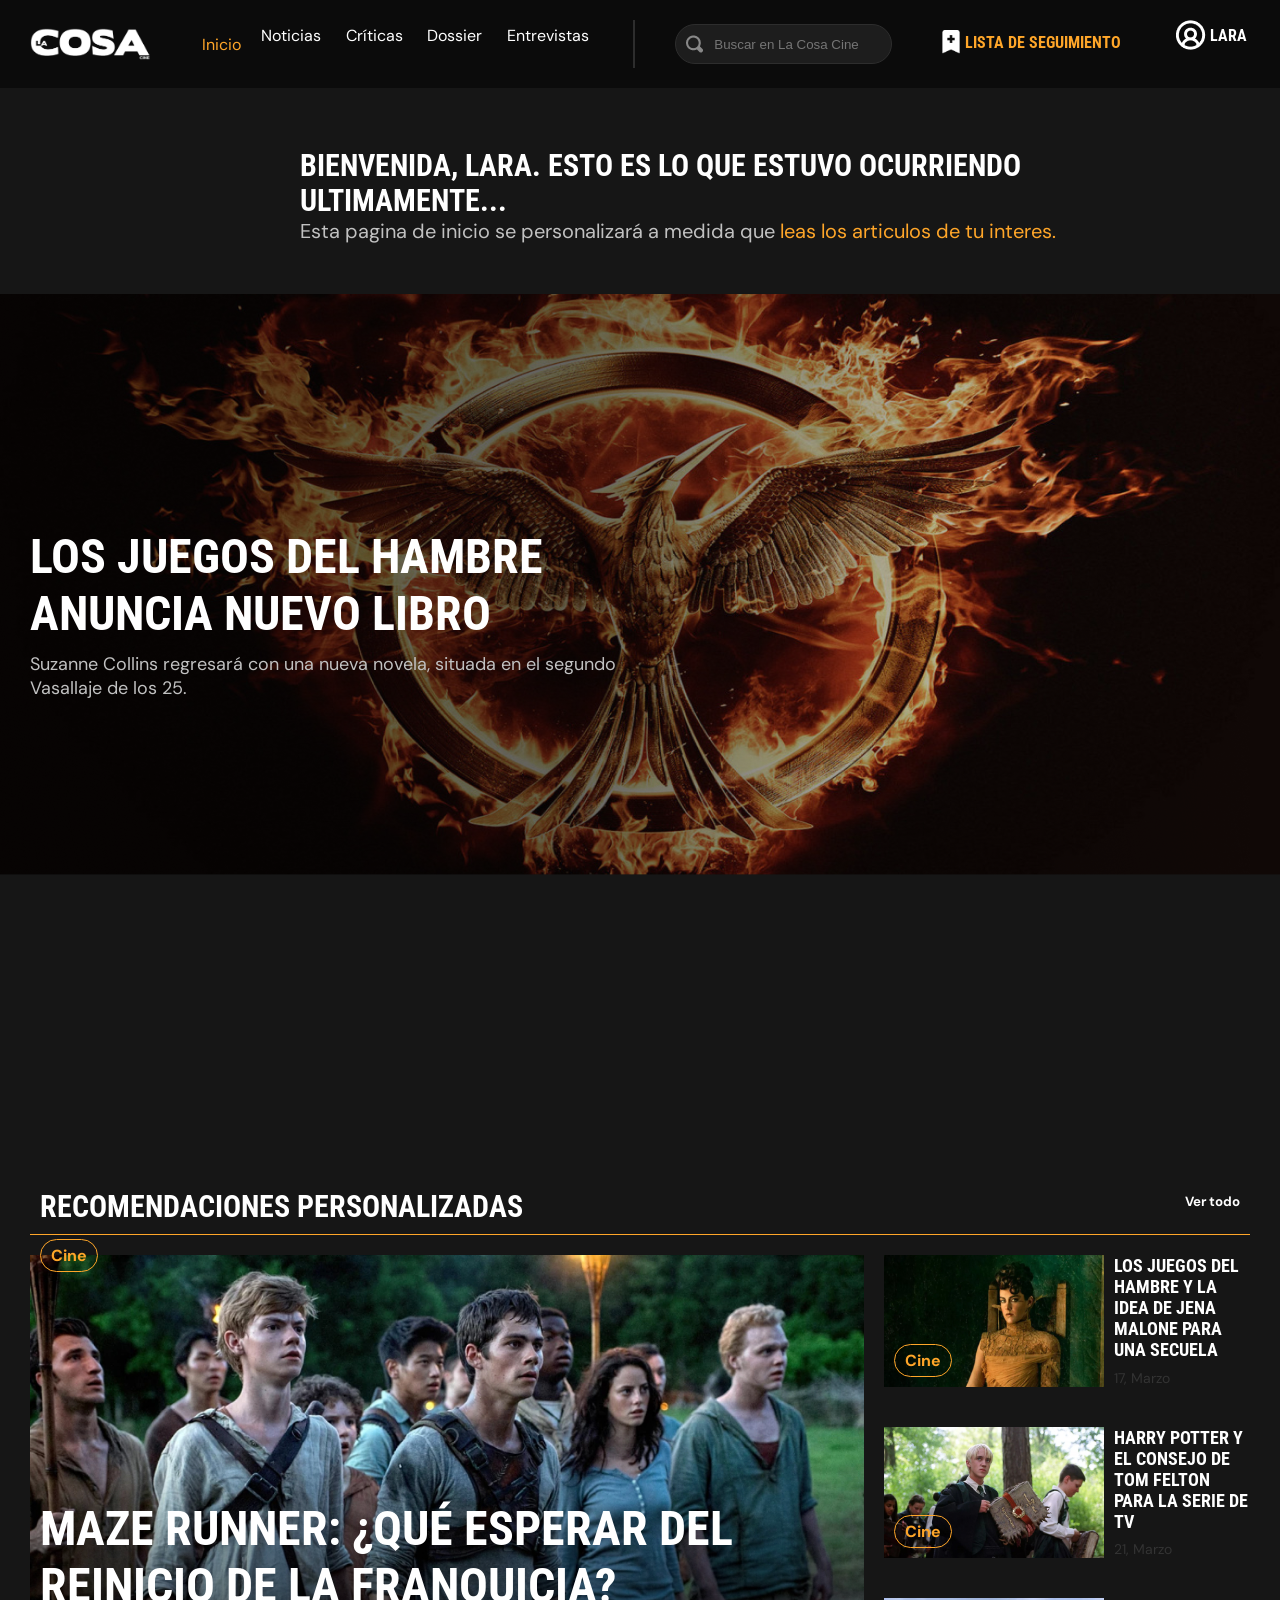
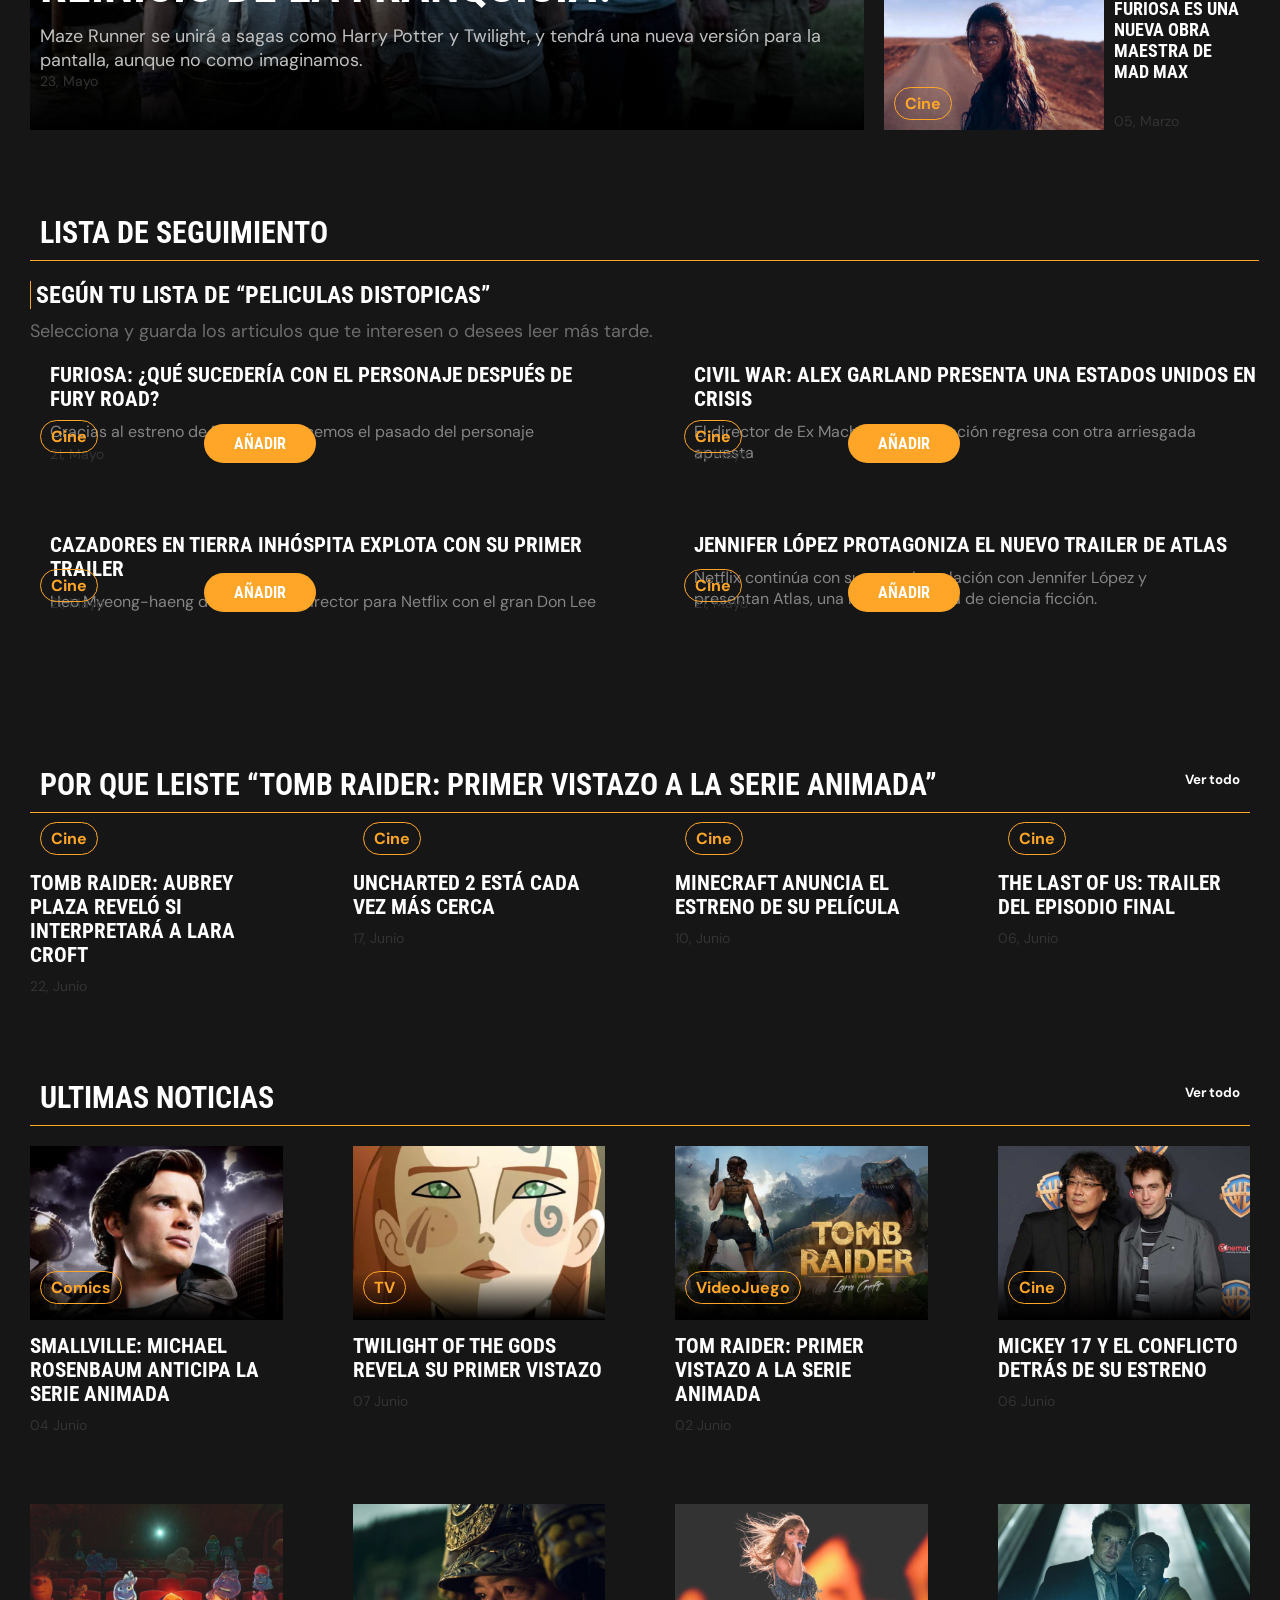
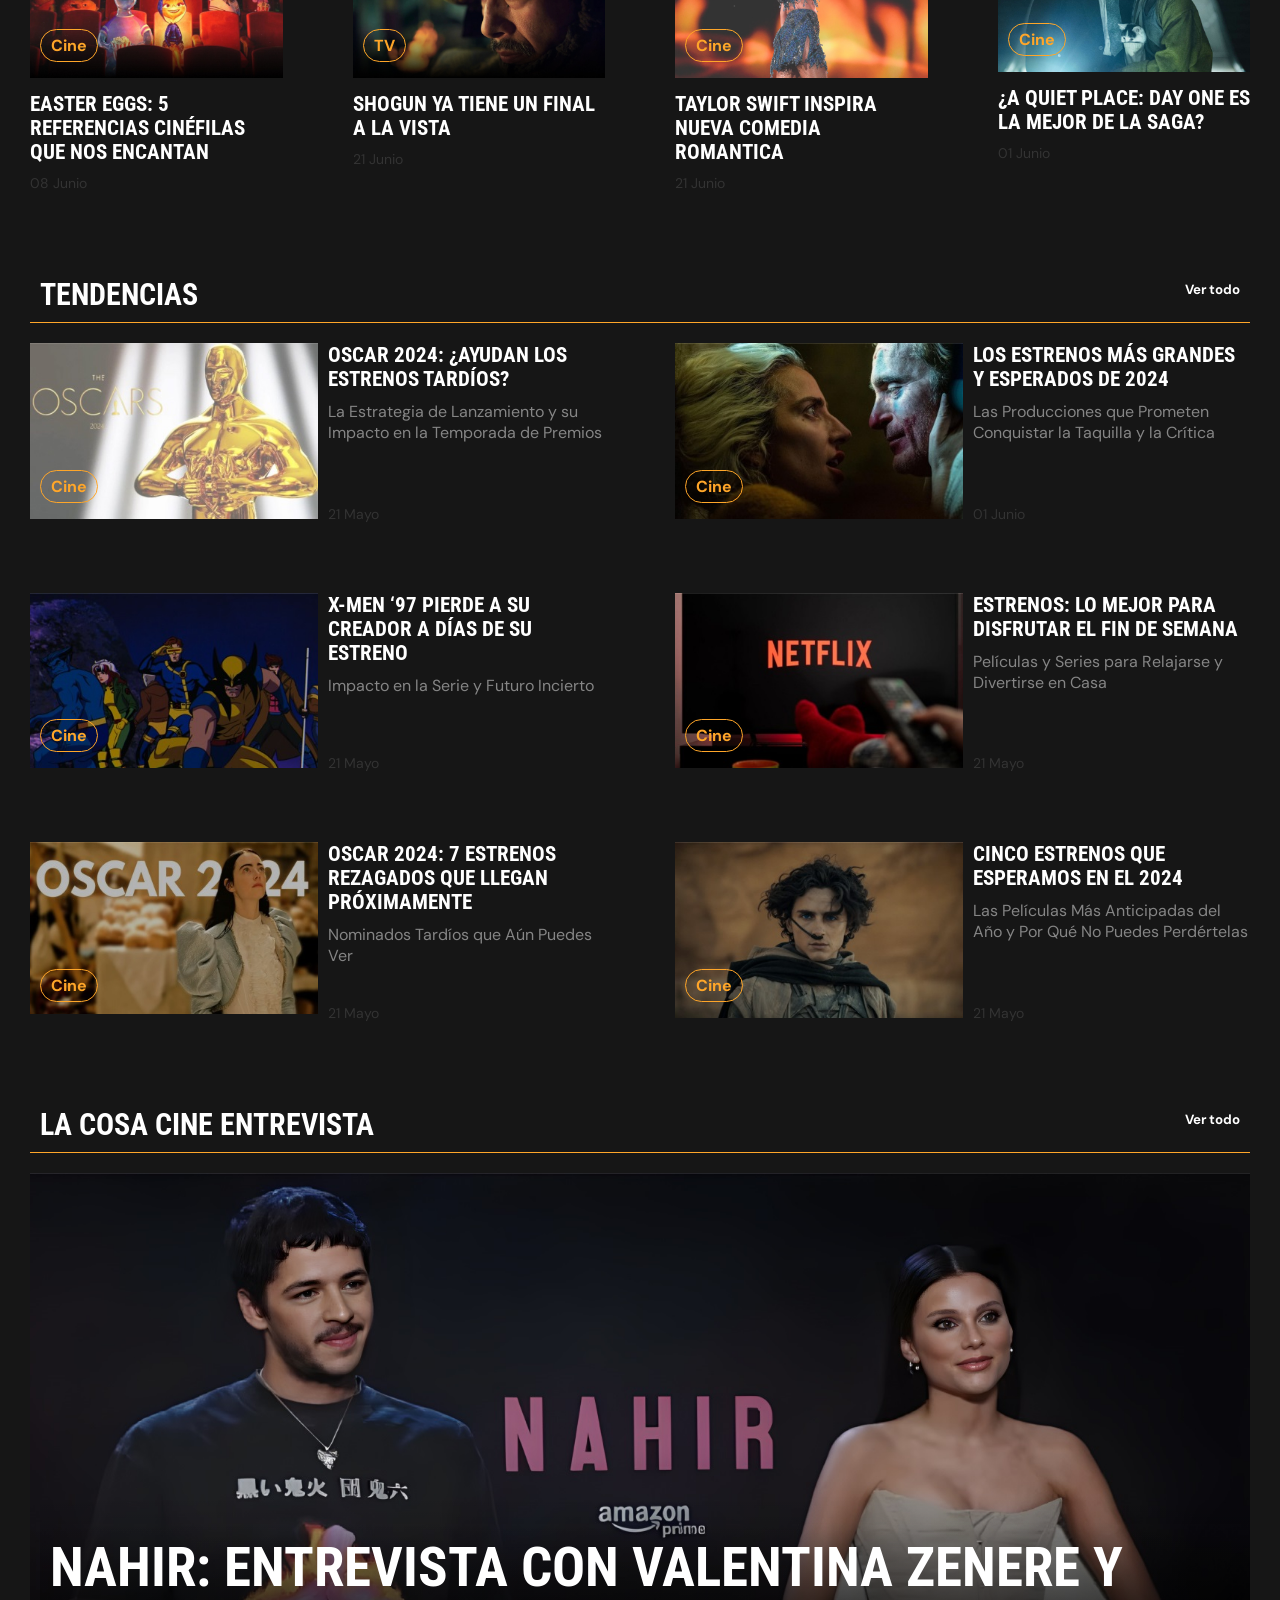
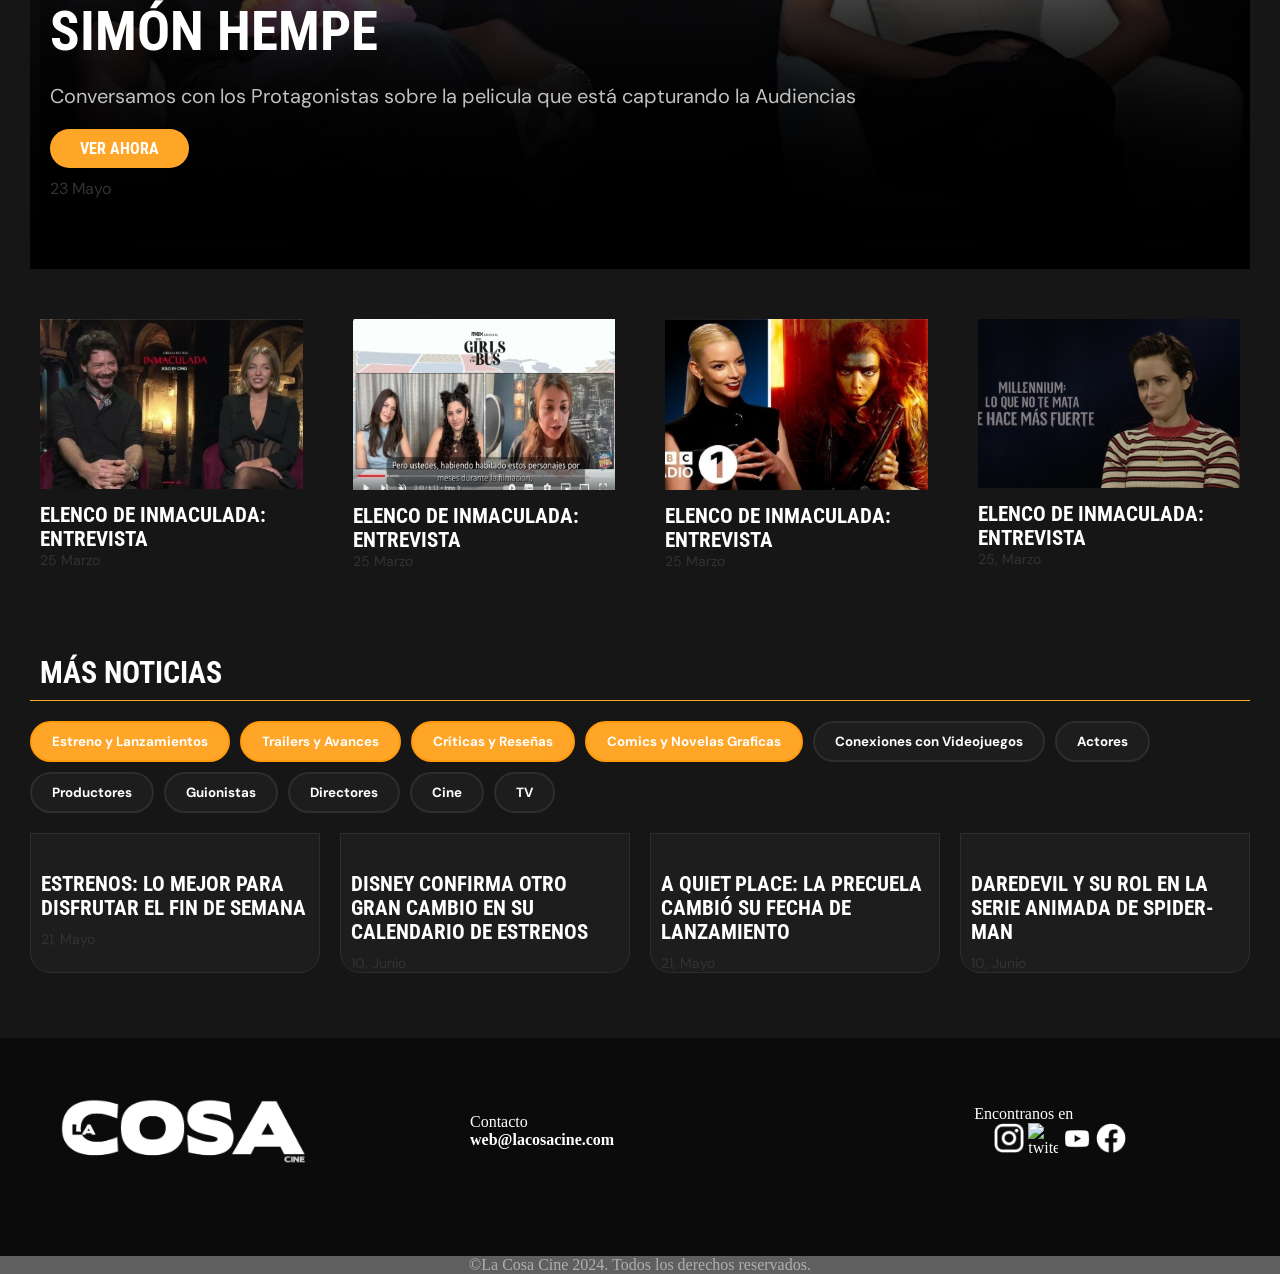
==== commit 7e8a8ee0: "Add files via upload" ====
--- a/tp2/index.html
+++ b/tp2/index.html
@@ -1,472 +1,752 @@
-<html>
+<!DOCTYPE html>
+<html lang="en">
 <head>
- <title>La Cosa Cine</title>
     <meta charset="UTF-8">
-    <meta name="language" content="es">
+    <meta name="viewport" content="width=device-width, initial-scale=1.0">
+    <title>La Cosa Cine</title>    
 
     <link href="https://fonts.googleapis.com/css2?family=DM+Sans:wght@400;500;700&display=swap" rel="stylesheet">
-    <link href="https://fonts.googleapis.com/css2?family=DM+Sans:wght@400;500;700&display=swap" rel="stylesheet"><link href="https://fonts.googleapis.com/css2?family=Roboto+Condensed:wght@300;400;700&display=swap" rel="stylesheet">
-
-    <meta name="viewport" content="width=device-width, initial-scale=1.0">
-    <link rel="stylesheet" href="./estilo-home.css">
+    <link href="https://fonts.googleapis.com/css2?family=DM+Sans:wght@400;500;700&display=swap" rel="stylesheet">
+    <link href="https://fonts.googleapis.com/css2?family=Roboto+Condensed:wght@300;400;700&display=swap" rel="stylesheet">
+
+    <link rel="stylesheet" href="styles.css">
 </head>
 <body>
-   <header>
-      <img class="logo" src="imagen/logo.png" alt="Logo de La Cosa Cine">
-      <nav class="navbar">
-          <ul class="nav-barra">
-              <li class="activa"><a href="#" >Inicio</a></li>
-              <li class="dropdown">
-                  <a href="#" class="dropbtn">Proyectos</a>
-                  <div class="dropdown-content">
-                      <a href="#">Cine</a>
-                      <a href="#">TV</a>
-                      <a href="#">Comics</a>
-                      <a href="#">Video Juegos</a>
-                  </div>
-              </li>
-              <li class="dropdown">
-                  <a href="#" class="dropbtn">Críticas</a>
-                  <div class="dropdown-content">
-                      <a href="#">Rodaje</a>
-                      <a href="#">Trailers</a>
-                      <a href="#">Lanzamientos</a>
-                  </div>
-              </li>
-              <li class="dropdown">
-                  <a href="#" class="dropbtn">Dossier</a>
-                  <div class="dropdown-content">
-                      <a href="#">Marvel</a>
-                      <a href="#">Harry Potter</a>
-                      <a href="#">Mario Bros</a>
-                      <a href="#">Star Wars</a>
-                  </div>
-              </li>
-              <li class="dropdown">
-                  <a href="#" class="dropbtn">Extras</a>
-                  <div class="dropdown-content">
-                      <a href="#">Curiosidades</a>
-                      <a href="#">Entrevistas</a>
-                      <a href="#">Making-of</a>
-                      <a href="#">Otros</a>
-                  </div>
-              </li>
-          </ul>
-      </nav>
-      <ul class="nav-otros">
-         <li>
-            <div class="barra-buscar">
-               <img src="imagen/icon-buscar.png" alt="">
-               <input type="text" placeholder="Buscar en La Cosa Cine">
-            </div>
-         </li>
-         <li>
-            <div class="lista-seguimiento">
-               <img src="imagen/icon-seguimiento.png" alt="">
-               <a href="#">Lista de seguimiento</a>
-            </div>
-         </li>
-         <li class="dropdown">
-            <img src="imagen/icon-user.png" alt="">
-            <a href="#" class="dropbtn">Roberto</a>
-            <div class="dropdown-content">
-                <a href="#">Mi perfil</a>
-                <a href="#">Ajustes</a>
-                <a href="./form.html">Cerrar sesión</a>
-            </div>
-        </li>
-      </ul>
-  </header>
-
-   <section class="encabezado">
-      <div class="carousel">
-         <div class="slides">
-           <div class="slide active">
-             <img src="./imagen/carrusel (1).png" alt="Slide 1">
-             <div class="text-overlay">
-               <h1>LOS JUEGOS DEL HAMBRE ANUNCIA NUEVO LIBRO</h1>
-               <p class="sub-titulos">Suzanne Collins regresará con una nueva novela, situada en el segundo Vasallaje de los 25.</p>
-               <p class="boton-principal"><a href="./nota.html">Leer Más</a></p>
+    <header>
+        <img class="logo" src="imagen/logo.png" alt="Logo de La Cosa Cine">
+        <nav>
+            <ul class="cont-nav">
+                <li><a href="#" class="activa">Inicio</a></li>
+                <li class="dropdown">
+                    <a href="#" class="dropbtn ">Noticias</a>
+                    <img src="imagen/icon-flecha.png" alt="">
+                    <div class="dropdown-content">
+                        <a href="#">Cine</a>
+                        <a href="#">TV</a>
+                        <a href="#">Comics</a>
+                        <a href="#">Videojuegos</a>
+                    </div>
+                </li>
+                <li class="dropdown">
+                    <a href="#" class="dropbtn ">Críticas</a>
+                    <img src="imagen/icon-flecha.png" alt="">
+                    <div class="dropdown-content">
+                        <a href="#">Rodaje</a>
+                        <a href="#">Trailers</a>
+                        <a href="#">Lanzamientos</a>
+                    </div>
+                </li>
+                <li class="dropdown">
+                    <a href="#" class="dropbtn ">Dossier</a>
+                    <img src="imagen/icon-flecha.png" alt="">
+                    <div class="dropdown-content">
+                        <a href="#">Marvel</a>
+                        <a href="#">Harry Potter</a>
+                        <a href="#">Star Wars</a>
+                    </div>
+                </li>
+                <li class="dropdown">
+                    <a href="#" class="dropbtn ">Entrevistas</a>
+                    <img src="imagen/icon-flecha.png" alt="">
+                    <div class="dropdown-content">
+                        <a href="#">Directores</a>
+                        <a href="#">Actores</a>
+                        <a href="#">Guionistas</a>
+                        <a href="#">Productores</a>
+                    </div>
+                </li>
+            </ul>
+        </nav>
+        <ul class="nav-otros">
+            <li>
+                <div class="barra-buscar">
+                    <img src="imagen/icon-buscar.png" alt="">
+                    <input type="text" placeholder="Buscar en La Cosa Cine">
+                </div>
+            </li>
+            
+            <li>
+                <div class="lista-seguimiento">
+                    <a href="#">
+                        <img src="imagen/icon-seguimiento.png" alt="" class="imagen-normal">
+                        <img src="imagen/icon-seguimiento-hover.png" alt="" class="imagen-hover">
+                        <p>Lista de seguimiento</p>
+                    </a>
+                </div>            
+            </li>                      
+                   
+            <li class="dropdown user-person">
+                <img src="imagen/icon-user.png" alt="" class="imagen-normal">
+                <img src="imagen/icon-user-hover.png" alt="" class="imagen-hover">
+                <a href="#" class="dropbtn">Lara</a>
+                <img src="imagen/icon-flecha.png" alt="">
+                <div class="dropdown-content">
+                    <a href="#">Mi perfil</a>
+                    <a href="#">Ajustes</a>
+                    <a href="#">Cerrar sesión</a>
+                </div>
+            </li>                        
+                       
+        </ul>
+    </header>
+    <section class="bienvenida">
+        <h2>Bienvenida, Lara. Esto es lo que estuvo ocurriendo ultimamente...</h2>
+        <p>Esta pagina de inicio se personalizará a medida que <span class="destacado"> leas los articulos de tu interes.</span></p>
+    </section>
+    <section class="encabezado">
+        <div class="carousel">
+           <div class="slides">
+             <div class="slide active">
+               <img src="./imagen/carrusel (1).png" alt="Slide 1">
+               <div class="text-overlay">
+                  <a href="./nota2.html">
+                 <h1>LOS JUEGOS DEL HAMBRE ANUNCIA NUEVO LIBRO</h1>
+                 <p class="subtitulo-1">Suzanne Collins regresará con una nueva novela, situada en el segundo Vasallaje de los 25.</p>
+                </a>
+               </div>
+             </div>
+             <div class="slide">
+               <img src="./imagen/carrusel (2).png" alt="Slide 2">
+               <div class="text-overlay">
+                 <h1>WOLVES REÚNE A BRAD PITT Y GEORGE CLOONEY</h1>
+                 <p class="subtitulo-1">Apple Studios y el director Jon Watts juntan una vez más a dos leyendas del cine en Wolves.</p>
+               </div>
+             </div>
+             <div class="slide">
+               <img src="./imagen/carrusel (3).png" alt="Slide 3">
+               <div class="text-overlay">
+                 <h1>AMONG US REVELA EL TRAILER DE SU SERIE ANIMADA</h1>
+                 <p class="subtitulo-1">Among Us saltará del mundo de los videojuegos al de la televisión con una serie animada.</p>
+               </div>
              </div>
            </div>
-           <div class="slide">
-             <img src="./imagen/carrusel (2).png" alt="Slide 2">
-             <div class="text-overlay">
-               <h1>WOLVES REÚNE A BRAD PITT Y GEORGE CLOONEY</h1>
-               <p class="sub-titulos">Apple Studios y el director Jon Watts juntan una vez más a dos leyendas del cine en Wolves.</p>
-               <p class="boton-principal"><a href="#">Leer Más</a></p>
-             </div>
-           </div>
-           <div class="slide">
-             <img src="./imagen/carrusel (3).png" alt="Slide 3">
-             <div class="text-overlay">
-               <h1>AMONG US REVELA EL TRAILER DE SU SERIE ANIMADA</h1>
-               <p class="sub-titulos">Among Us saltará del mundo de los videojuegos al de la televisión con una serie animada.</p>
-               <p class="boton-principal"><a href="#">Leer Más</a></p>
-             </div>
-           </div>
-         </div>
-      </div>
-   </section>
-   
-   <section class="para-ti">
-      <div class="conten">
-         <div class="titulo-seccion">
-            <h2>NUESTRA SECCION PARA TI</h2>
-            <button class="boton-secundario">Ver todo</button>
-         </div>
-         <div class="contenedor-parati">
-   
+        </div>
+    </section>
+
+    <section class="cont para-ti">
+        <div class="titulo-seccion">
+            <h2>Recomendaciones personalizadas</h2>
+            <button class="boton-terciario">Ver todo</button>
+        </div>
+        
+        <div class="cont-parati">
             <div class="not-mayor">
-               <div class="img-degrade">
-                   <img src="imagen/parati (1).jpg" alt="">
+               <div class="degrade">
+                   <img src="imagen/parati (1).jpg" alt="" class="degrade" >
                </div>
-               <div class="text-overlay">
-                   <p class="etiqueta">Cine</p>
-                   <div class="cont-info">
-                       <h3>MAZE RUNNER: ¿QUÉ ESPERAR DEL REINICIO DE LA FRANQUICIA?</h3> 
-                       <p class="sub-titulos">Maze Runner se unirá a sagas como Harry Potter y Twilight, y tendrá una nueva versión para la pantalla, aunque no como imaginamos.</p>
-                       <p class="boton-principal"><a href="#nota">Leer Más</a></p>
-                       <p class="fecha">23 de Mayo</p>
-                   </div>
+               <p class="etiqueta overlay">Cine</p>
+               <div class="cont-info overlay">
+                  <a href="./nota.html">
+                   <h1>MAZE RUNNER: ¿QUÉ ESPERAR DEL REINICIO DE LA FRANQUICIA?</h1> 
+                   <p class="subtitulo-1">Maze Runner se unirá a sagas como Harry Potter y Twilight, y tendrá una nueva versión para la pantalla, aunque no como imaginamos.</p>
+                   <h5>23, Mayo</h5>
+                  </a>
                </div>
            </div>      
    
             <div class="not-menores">
                
                <div class="noticia">
-                  <div class="portada-noticia">
-                     <img src="imagen/parati (2).jpg" alt="">
-                  </div>
-                  <div class="text-overlay">
-                     <p class="etiqueta">Cine</p>
-                  </div>
+                <img src="imagen/parati (2).jpg" alt="" class="portada-noticia">
+                <p class="etiqueta overlay">Cine</p>
                   <div class="info-lateral">
-                     <h5>LOS JUEGOS DEL HAMBRE Y LA IDEA DE JENA MALONE PARA UNA SECUELA</h5>
-                     <p class="fecha">17 de Mayo</p>
+                     <h4>LOS JUEGOS DEL HAMBRE Y LA IDEA DE JENA MALONE PARA UNA SECUELA</h4>
+                     <h5>17, Marzo</h5>
                   </div>
                </div>
 
                <div class="noticia">
-                  <div class="portada-noticia">
-                     <img src="imagen/parati (3).jpg" alt="">
-                  </div>
-                  <div class="text-overlay">
-                     <p class="etiqueta">Cine</p>
-                  </div>
-                  <div class="info-lateral">
-                     <h5>HARRY POTTER Y EL CONSEJO DE TOM FELTON PARA LA SERIE DE TV</h5>
-                     <p class="fecha">21 de Marzo</p>
-                  </div>
+                    <img src="imagen/parati (3).jpg" alt="" class="portada-noticia">
+                    <p class="etiqueta overlay">Cine</p>
+                    <div class="info-lateral">
+                        <h4>HARRY POTTER Y EL CONSEJO DE TOM FELTON PARA LA SERIE DE TV</h4>
+                        <h5>21, Marzo</h5>
+                </div>
                </div>
 
                <div class="noticia">
-                  <div class="portada-noticia">
-                     <img src="imagen/parati (4).jpg" alt="">
-                  </div>
-                  <div class="text-overlay">
-                     <p class="etiqueta">Cine</p>
-                  </div>
-                  <div class="info-lateral">
-                     <h5>Furiosa es una nueva obra maestra de Mad Max</h5>
-                     <p class="fecha">21 de Marzo</p>
-                  </div>
+                    <img src="imagen/parati (4).jpg" alt="" class="portada-noticia">
+                    <p class="etiqueta overlay">Cine</p>
+                        <div class="info-lateral">
+                            <h4>Furiosa es una nueva obra maestra de Mad Max</h4>
+                            <h5>05, Marzo</h5>
+                        </div>
                </div>
                
             </div>
    
          </div>
-
-      </div>     
-   </section>
-
-   <section class="ultima-noticia">
-      <div class="conten">
-         <div class="titulo-seccion">
-            <h2>ULTIMAS NOTICIAS</h2>
-            <button class="boton-secundario">Ver todo</button>
+    </section>
+
+    <section class="cont list-seg">
+        <div class="titulo-seccion">
+           <h2>Lista de seguimiento</h2>
+        </div>
+        <div class="sub-titulos">
+            <h2>Según tu lista de “peliculas distopicas”</h2>
+            <p class="sub-titulos2">Selecciona y guarda los articulos que te interesen o desees leer más tarde.</p>
+        </div>
+        <div class="cont-list">    
+
+            <div class="nota-list">
+                <img src="imagen/litadeseguimiento(1).jpg" alt="" class="portada-noticia">
+                <p class="etiqueta overlay">Cine</p>
+                <div class="info-lateral">
+                    <h3>FURIOSA: ¿QUÉ SUCEDERÍA CON EL PERSONAJE DESPUÉS DE FURY ROAD?</h3>
+                    <p class="subtitulo-3">Gracias al estreno de Furiosa conocemos el pasado del personaje</p>
+                    <div class="cont-fechayboton">
+                        <h5>21, Mayo</h5>
+                        <button class="boton-principal">Añadir</button>
+                    </div>
+                </div>
+            </div>
+
+            <div class="nota-list">
+                <img src="imagen/litadeseguimiento(2).jpg" alt="" class="portada-noticia">
+                <p class="etiqueta overlay">Cine</p>
+                <div class="info-lateral">
+                    <h3>CIVIL WAR: ALEX GARLAND PRESENTA UNA ESTADOS UNIDOS EN CRISIS</h3>
+                    <p class="subtitulo-3">El director de Ex Machina y Aniquilación regresa con otra arriesgada apuesta</p>
+                    <div class="cont-fechayboton">
+                    <h5>21, Mayo</h5>
+                    <button class="boton-principal">Añadir</button>
+                    </div>
+                </div>
+            </div>
+
+            <div class="nota-list">
+                <img src="imagen/litadeseguimiento(3).jpg" alt="" class="portada-noticia">
+                <p class="etiqueta overlay">Cine</p>
+                <div class="info-lateral">
+                    <h3>CAZADORES EN TIERRA INHÓSPITA EXPLOTA CON SU PRIMER TRAILER</h3>
+                    <p class="subtitulo-3">Heo Myeong-haeng debuta como director para Netflix con el gran Don Lee</p>
+                    <div class="cont-fechayboton">
+                    <h5>21, Mayo</h5>
+                    <button class="boton-principal">Añadir</button>
+                    </div>
+                </div>
+            </div>
+
+            <div class="nota-list">                
+                <img src="imagen/litadeseguimiento(4).jpg" alt="" class="portada-noticia">
+                <p class="etiqueta overlay">Cine</p>
+                <div class="info-lateral">
+                    <h3>JENNIFER LÓPEZ PROTAGONIZA EL NUEVO TRAILER DE ATLAS</h3>
+                    <p class="subtitulo-3">Netflix continúa con su estrecha relación con Jennifer López y presentan Atlas, una nueva aventura de ciencia ficción.</p>
+                    <div class="cont-fechayboton">
+                    <h5>21, Mayo</h5>
+                    <button class="boton-principal">Añadir</button>
+                    </div>
+                </div>
+            </div>
+
+        </div>
+    </section>
+
+    <section class="cont sugerencias">       
+        <div class="titulo-seccion">
+           <h2>por que leiste “TOMb RAIDER: PRIMER VISTAZO A LA SERIE ANIMADA”</h2>
+           <button class="boton-terciario">Ver todo</button>
+        </div> 
+        <div class="cont-sug">
+            
+           <div class="nota-sug">
+                 <img src="imagen/sugerencia (1).jpg" alt="" class="portada-noticia">                  
+                 <p class="etiqueta overlay">Cine</p>
+                 <div class="info-inferior">
+                    <h3>TOMB RAIDER: AUBREY PLAZA REVELÓ SI INTERPRETARÁ A LARA CROFT</h3>
+                    <h5>22, Junio</h5>
+                 </div>
+           </div>
+
+           <div class="nota-sug">
+                 <img src="imagen/sugerencia (2).jpg" alt="" class="portada-noticia">                  
+                 <p class="etiqueta overlay">Cine</p>
+                 <div class="info-inferior">
+                    <h3>UNCHARTED 2 ESTÁ CADA VEZ MÁS CERCA</h3>
+                    <h5>17, Junio</h5>
+                 </div>
+           </div>
+
+           <div class="nota-sug">
+                 <img src="imagen/sugerencia (3).jpg" alt="" class="portada-noticia">                  
+                 <p class="etiqueta overlay">Cine</p>
+                 <div class="info-inferior">
+                    <h3>Minecraft anuncia el estreno de su película</h3>
+                    <h5>10, Junio</h5>
+                 </div>
+           </div>
+
+           <div class="nota-sug">
+                 <img src="imagen/sugerencia (4).jpg" alt="" class="portada-noticia">   
+                 <p class="etiqueta overlay">Cine</p>
+                 <div class="info-inferior">                    
+                    <h3>The Last of Us: Trailer del episodio final</h3>
+                    <h5>06, Junio</h5>
+                 </div>
+           </div>
+        </div>
+    </section>
+
+    <section class="cont ultima-noticia">
+        <div class="titulo-seccion">
+           <h2>ULTIMAS NOTICIAS</h2>
+           <button class="boton-terciario">Ver todo</button>
+        </div>
+        <div class="conten">
+           <div class="conte-notUltimas">
+              <div class="not-ultimas">
+                 <div class="portada-noticia">
+                     <img src="imagen/ultima-noticia (1).jpg" alt="">
+                     <div class="text-overlay">
+                         <p class="etiqueta">Comics</p>
+                     </div>
+                 </div>
+                 <div class="info-abajo">
+                     <h3>SMALLVILLE: MICHAEL ROSENBAUM ANTICIPA LA SERIE ANIMADA</h3>
+                     <h5>04 Junio</h5>
+                 </div>
+              </div>  
+              
+              <div class="not-ultimas">
+                 <div class="portada-noticia">
+                     <img src="imagen/ultima-noticia (2).jpg" alt="">
+                     <div class="text-overlay">
+                         <p class="etiqueta">TV</p>
+                     </div>
+                 </div>
+                 <div class="info-abajo">
+                     <h3>TWILIGHT OF THE GODS REVELA SU PRIMER VISTAZO</h3>
+                     <h5>07 Junio</h5>
+                 </div>
+              </div>  
+  
+              <div class="not-ultimas">
+                 <div class="portada-noticia">
+                     <img src="imagen/ultima-noticia (3).jpg" alt="">
+                     <div class="text-overlay">
+                         <p class="etiqueta">VideoJuego</p>
+                     </div>
+                 </div>
+                 <div class="info-abajo">
+                     <h3>TOM RAIDER: PRIMER VISTAZO A LA SERIE ANIMADA</h3>
+                     <h5>02 Junio</h5>
+                 </div>
+              </div>  
+  
+              <div class="not-ultimas">
+                 <div class="portada-noticia">
+                     <img src="imagen/ultima-noticia (4).jpg" alt="">
+                     <div class="text-overlay">
+                         <p class="etiqueta">Cine</p>
+                     </div>
+                 </div>
+                 <div class="info-abajo">
+                     <h3>MICKEY 17 Y EL CONFLICTO DETRÁS DE SU ESTRENO</h3>
+                     <h5>06 Junio</h5>
+                 </div>
+              </div>  
+  
+              <div class="not-ultimas">
+                 <div class="portada-noticia">
+                     <img src="imagen/ultima-noticia (5).jpg" alt="">
+                     <div class="text-overlay">
+                         <p class="etiqueta">Cine</p>
+                     </div>
+                 </div>
+                 <div class="info-abajo">
+                     <h3>EASTER EGGS: 5 REFERENCIAS CINÉFILAS QUE NOS ENCANTAN</h3>
+                     <h5>08 Junio</h5>
+                 </div>
+              </div>  
+  
+              <div class="not-ultimas">
+                 <div class="portada-noticia">
+                     <img src="imagen/ultima-noticia (6).jpg" alt="">
+                     <div class="text-overlay">
+                         <p class="etiqueta">TV</p>
+                     </div>
+                 </div>
+                 <div class="info-abajo">
+                     <h3>SHOGUN YA TIENE UN FINAL A LA VISTA</h3>
+                     <h5>21 Junio</h5>
+                 </div>
+              </div>
+              
+              <div class="not-ultimas">
+                 <div class="portada-noticia">
+                     <img src="imagen/ultima-noticia (7).jpg" alt="">
+                     <div class="text-overlay">
+                         <p class="etiqueta">Cine</p>
+                     </div>
+                 </div>
+                 <div class="info-abajo">
+                     <h3>TAYLOR SWIFT INSPIRA NUEVA COMEDIA ROMANTICA</h3>
+                     <h5>21 Junio</h5>
+                 </div>
+              </div>
+  
+              <div class="not-ultimas">
+                 <div class="portada-noticia">
+                     <img src="imagen/ultima-noticia (8).jpg" alt="">
+                     <div class="text-overlay">
+                         <p class="etiqueta">Cine</p>
+                     </div>
+                 </div>
+                 <div class="info-abajo">
+                     <h3>¿A Quiet Place: Day One es la mejor de la saga?</h3>
+                     <h5>01 Junio</h5>
+                 </div>
+              </div>          
+             
+           </div>  
+        </div>    
+     </section>
+
+     <section class="cont tendencias">
+        <div class="titulo-seccion">
+           <h2>tendencias</h2>
+           <button class="boton-terciario">Ver todo</button>
+        </div>
+        <div class="conten">
+           <div class="cont-estreno">
+              <div class="not-estreno">
+                 <div class="portada-noticia">
+                 <img src="imagen/estreno (1).jpg" alt="">
+                 </div>
+                 <div class="text-overlay">
+                    <p class="etiqueta">Cine</p>
+                 </div>
+                 <div class="info-lateral">
+                    <h3>OSCAR 2024: ¿AYUDAN LOS ESTRENOS TARDÍOS?</h3>
+                    <p class="subtitulo-3">La Estrategia de Lanzamiento y su Impacto en la Temporada de Premios</p>
+                    <h5>21 Mayo</h5>
+                 </div>
+              </div>
+  
+              <div class="not-estreno">
+                 <div class="portada-noticia">
+                 <img src="imagen/estreno (4).jpg" alt="">
+                 </div>
+                 <div class="text-overlay">
+                    <p class="etiqueta">Cine</p>
+                 </div>
+                 <div class="info-lateral">
+                    <h3>LOS ESTRENOS MÁS GRANDES Y ESPERADOS DE 2024</h3>
+                    <p class="subtitulo-3">Las Producciones que Prometen Conquistar la Taquilla y la Crítica</p>
+                    <h5>01 Junio</h5>
+                 </div>
+              </div>
+  
+              <div class="not-estreno">
+                 <div class="portada-noticia">
+                 <img src="imagen/estreno (2).jpg" alt="">
+                 </div>
+                 <div class="text-overlay">
+                    <p class="etiqueta">Cine</p>
+                 </div>
+                 <div class="info-lateral">
+                    <h3>X-MEN ‘97 PIERDE A SU CREADOR A DÍAS DE SU ESTRENO</h3>
+                    <p class="subtitulo-3">Impacto en la Serie y Futuro Incierto</p>
+                    <h5>21 Mayo</h5>
+                 </div>
+              </div>
+  
+              <div class="not-estreno">
+                 <div class="portada-noticia">
+                 <img src="imagen/estreno (5).jpg" alt="">
+                 </div>
+                 <div class="text-overlay">
+                    <p class="etiqueta">Cine</p>
+                 </div>
+                 <div class="info-lateral">
+                    <h3>ESTRENOS: LO MEJOR PARA DISFRUTAR EL FIN DE SEMANA</h3>
+                    <p class="subtitulo-3">Películas y Series para Relajarse y Divertirse en Casa</p>
+                    <h5>21 Mayo</h5>
+                 </div>
+              </div>
+  
+              <div class="not-estreno">
+                 <div class="portada-noticia">
+                 <img src="imagen/estreno (3).jpg" alt="">
+                 </div>
+                 <div class="text-overlay">
+                    <p class="etiqueta">Cine</p>
+                 </div>
+                 <div class="info-lateral">
+                    <h3>OSCAR 2024: 7 ESTRENOS REZAGADOS QUE LLEGAN PRÓXIMAMENTE</h3>
+                    <p class="subtitulo-3">Nominados Tardíos que Aún Puedes Ver</p>
+                    <h5>21 Mayo</h5>
+                 </div>
+              </div>
+  
+              <div class="not-estreno">
+                 <div class="portada-noticia">
+                 <img src="imagen/estreno (6).jpg" alt="">
+                 </div>
+                 <div class="text-overlay">
+                    <p class="etiqueta">Cine</p>
+                 </div>
+                 <div class="info-lateral">
+                    <h3>CINCO ESTRENOS QUE ESPERAMOS EN EL 2024</h3>
+                    <p class="subtitulo-3">Las Películas Más Anticipadas del Año y Por Qué No Puedes Perdértelas</p>
+                    <h5>21 Mayo</h5>
+                 </div>
+              </div>
+           </div>
+        </div>
+     </section>
+  
+     <section class="cont entrevistas">
+        <div class="titulo-seccion">
+            <h2>LA COSA CINE ENTREVISTA</h2>
+            <button class="boton-terciario">Ver todo</button>
          </div>
-         <div class="conte-notUltimas">
-            
-            <div class="not-ultimas">
-               <div class="portada-noticia">
-                   <img src="imagen/ultima-noticia (1).jpg" alt="">
-                   <div class="text-overlay">
-                       <p class="etiqueta">Comics</p>
-                   </div>
-               </div>
-               <div class="info-abajo">
-                   <h4>SMALLVILLE: MICHAEL ROSENBAUM ANTICIPA LA SERIE ANIMADA</h4>
-                   <p class="fecha">04 Junio</p>
-               </div>
-            </div>  
-            
-            <div class="not-ultimas">
-               <div class="portada-noticia">
-                   <img src="imagen/ultima-noticia (2).jpg" alt="">
-                   <div class="text-overlay">
-                       <p class="etiqueta">TV</p>
-                   </div>
-               </div>
-               <div class="info-abajo">
-                   <h4>TWILIGHT OF THE GODS REVELA SU PRIMER VISTAZO</h4>
-                   <p class="fecha">07 Junio</p>
-               </div>
-            </div>  
-
-            <div class="not-ultimas">
-               <div class="portada-noticia">
-                   <img src="imagen/ultima-noticia (3).jpg" alt="">
-                   <div class="text-overlay">
-                       <p class="etiqueta">VideoJuego</p>
-                   </div>
-               </div>
-               <div class="info-abajo">
-                   <h4>TOM RAIDER: PRIMER VISTAZO A LA SERIE ANIMADA</h4>
-                   <p class="fecha">02 Junio</p>
-               </div>
-            </div>  
-
-            <div class="not-ultimas">
-               <div class="portada-noticia">
-                   <img src="imagen/ultima-noticia (4).jpg" alt="">
-                   <div class="text-overlay">
-                       <p class="etiqueta">Cine</p>
-                   </div>
-               </div>
-               <div class="info-abajo">
-                   <h4>MICKEY 17 Y EL CONFLICTO DETRÁS DE SU ESTRENO</h4>
-                   <p class="fecha">06 Junio</p>
-               </div>
-            </div>  
-
-            <div class="not-ultimas">
-               <div class="portada-noticia">
-                   <img src="imagen/ultima-noticia (5).jpg" alt="">
-                   <div class="text-overlay">
-                       <p class="etiqueta">Cine</p>
-                   </div>
-               </div>
-               <div class="info-abajo">
-                   <h4>EASTER EGGS: 5 REFERENCIAS CINÉFILAS QUE NOS ENCANTAN</h4>
-                   <p class="fecha">08 Junio</p>
-               </div>
-            </div>  
-
-            <div class="not-ultimas">
-               <div class="portada-noticia">
-                   <img src="imagen/ultima-noticia (6).jpg" alt="">
-                   <div class="text-overlay">
-                       <p class="etiqueta">TV</p>
-                   </div>
-               </div>
-               <div class="info-abajo">
-                   <h4>SHOGUN YA TIENE UN FINAL A LA VISTA</h4>
-                   <p class="fecha">21 Junio</p>
-               </div>
+        <div class="conten">           
+           <div class="contenedor-entrevista">
+  
+              <div class="entrevista-mayor">
+                    <div class="portada-noticia">
+                       <img src="imagen/entrevista (1).jpg" alt="">
+                    </div>
+                    <div class="cont-info text-overlay">
+                       <h1>NAHIR: ENTREVISTA CON VALENTINA ZENERE Y SIMÓN HEMPE</h1> 
+                       <p class="subtitulo-1">Conversamos con los Protagonistas sobre la pelicula que está capturando la Audiencias</p>
+                        <button class="boton-principal">Ver ahora</button>
+                       <h5>23 Mayo</h5>
+                    </div>
+              </div>
+     
+              <div class="entrevista-menor">   
+                 <div class="entrevista">
+                    <img src="imagen/entrevista (2).jpg" alt="">
+                    <div class="info-abajo">
+                       <h3>ELENCO DE INMACULADA: ENTREVISTA</h3>
+                       <h5>25 Marzo</h5>
+                    </div>
+                 </div>
+  
+                 <div class="entrevista">
+                    <img src="imagen/entrevista (3).jpg" alt="">
+                    <div class="info-abajo">
+                       <h3>ELENCO DE INMACULADA: ENTREVISTA</h3>
+                       <h5>25 Marzo</h5>
+                    </div>
+                 </div>
+  
+                 <div class="entrevista">
+                    <img src="imagen/entrevista (4).jpg" alt="">
+                    <div class="info-abajo">
+                       <h3>ELENCO DE INMACULADA: ENTREVISTA</h3>
+                       <h5>25 Marzo</h5>
+                    </div>
+                 </div>
+  
+                 <div class="entrevista">
+                    <img src="imagen/entrevista (5).jpg" alt="">
+                    <div class="info-abajo">
+                       <h3>ELENCO DE INMACULADA: ENTREVISTA</h3>
+                       <h5>25, Marzo</h5>
+                    </div>
+                 </div>
+              </div>
+     </section>
+  
+     <section class="cont mas-noticias">   
+        <div class="titulo-seccion">
+           <h2>Más noticias</h2>
+        </div>   
+        <div class="cont-masnoticas">
+            <div class="filter-container">
+                <button class="filter-btn" data-category="estreno">Estreno y Lanzamientos</button>
+                <button class="filter-btn" data-category="trailers">Trailers y Avances</button>
+                <button class="filter-btn" data-category="críticas">Críticas y Reseñas</button>
+                <button class="filter-btn" data-category="comics">Comics y Novelas Graficas</button>
+                <button class="filter-btn" data-category="videojuegos">Conexiones con Videojuegos</button>
+                <button class="filter-btn" data-category="actores">Actores</button>
+                <button class="filter-btn" data-category="productores">Productores</button>
+                <button class="filter-btn" data-category="guionistas">Guionistas</button>
+                <button class="filter-btn" data-category="directores">Directores</button>
+                <button class="filter-btn" data-category="cine">Cine</button>
+                <button class="filter-btn" data-category="tv">TV</button>
             </div>
-            
-            <div class="not-ultimas">
-               <div class="portada-noticia">
-                   <img src="imagen/ultima-noticia (7).jpg" alt="">
-                   <div class="text-overlay">
-                       <p class="etiqueta">Cine</p>
-                   </div>
-               </div>
-               <div class="info-abajo">
-                   <h4>TAYLOR SWIFT INSPIRA NUEVA COMEDIA ROMANTICA</h4>
-                   <p class="fecha">21 Junio</p>
-               </div>
+           <div class="cont-masnot">
+            <div class="articles-container">
+                <article class="article" data-category="estreno">
+                    <div class="nota-masnoticias">
+                    <div class="portada-noticia">
+                       <img src="imagen/mas-noticias (1).jpg" alt="">
+                       <div class="text-overlay">
+                          <p class="etiqueta">Estreno</p>
+                       </div>
+                    </div>
+                    <div class="info-inferior">
+                       <h3>Estrenos: Lo mejor para disfrutar el fin de semana</h3>
+                       <h5>21, Mayo</h5>
+                    </div>
+                 </div>
+                </article>
+                <article class="article" data-category="cine">
+                    <div class="nota-masnoticias">
+                        <div class="portada-noticia">
+                           <img src="imagen/mas-noticias (2).jpg" alt="">
+                           <div class="text-overlay">
+                              <p class="etiqueta">Cine</p>
+                           </div>
+                        </div>
+                        <div class="info-inferior">
+                           <h3>Disney confirma otro gran cambio en su calendario de estrenos</h3>
+                           <h5>10, Junio</h5>
+                        </div>
+                     </div>
+                </article>
+                <article class="article" data-category="comics">
+                    <div class="nota-masnoticias">
+                        <div class="portada-noticia">
+                           <img src="imagen/mas-noticias (3).jpg" alt="">
+                           <div class="text-overlay">
+                              <p class="etiqueta">Comics</p>
+                           </div>
+                        </div>
+                        <div class="info-inferior">
+                           <h3>Disney confirma otro gran cambio en su calendario de estrenos</h3>
+                           <h5>10, Junio</h5>
+                        </div>
+                     </div>
+                </article>
+                <article class="article" data-category="actores">
+                    <div class="nota-masnoticias">
+                        <div class="portada-noticia">
+                           <img src="imagen/mas-noticias (4).jpg" alt="">
+                           <div class="text-overlay">
+                              <p class="etiqueta">Actores</p>
+                           </div>
+                        </div>
+                        <div class="info-inferior">
+                           <h3>Disney confirma otro gran cambio en su calendario de estrenos</h3>
+                           <h5>10, Junio</h5>
+                        </div>
+                     </div>
+                </article>
+                <article class="article" data-category="directores">
+                    <div class="nota-masnoticias">
+                        <div class="portada-noticia">
+                           <img src="imagen/mas-noticias (5).jpg" alt="">
+                           <div class="text-overlay">
+                              <p class="etiqueta">Directores</p>
+                           </div>
+                        </div>
+                        <div class="info-inferior">
+                           <h3>Disney confirma otro gran cambio en su calendario de estrenos</h3>
+                           <h5>10, Junio</h5>
+                        </div>
+                     </div>
+                </article>
+                <article class="article" data-category="cine">
+                    <div class="nota-masnoticias">
+                        <div class="portada-noticia">
+                           <img src="imagen/mas-noticias (6).jpg" alt="">
+                           <div class="text-overlay">
+                              <p class="etiqueta">Cine</p>
+                           </div>
+                        </div>
+                        <div class="info-inferior">
+                           <h3>Joker 2 y el increíble trabajo de Lady Gaga</h3>
+                           <h5>10, Junio</h5>
+                        </div>
+                     </div>                    
+                </article>
+                <article class="article" data-category="videojuegos">
+                    <div class="nota-masnoticias">
+                        <div class="portada-noticia">
+                           <img src="imagen/mas-noticias (7).jpg" alt="">
+                           <div class="text-overlay">
+                              <p class="etiqueta">Videojuego</p>
+                           </div>
+                        </div>
+                        <div class="info-inferior">
+                           <h3>Twilight of the Gods revela su primer trailer</h3>
+                           <h5>10, Junio</h5>
+                        </div>
+                     </div>                    
+                </article>                
+                <article class="article" data-category="actores">
+                    <div class="nota-masnoticias">
+                        <div class="portada-noticia">
+                           <img src="imagen/mas-noticias (8).jpg" alt="">
+                           <div class="text-overlay">
+                              <p class="etiqueta">Actores</p>
+                           </div>
+                        </div>
+                        <div class="info-inferior">
+                           <h3>5 Actores Superheroicos Reemplazados</h3>
+                           <h5>10, Junio</h5>
+                        </div>
+                     </div>
+                </article>                
+                <article class="article" data-category="estreno">
+                    <div class="nota-masnoticias">
+                    <div class="portada-noticia">
+                       <img src="imagen/mas-noticias (9).jpg" alt="">
+                       <div class="text-overlay">
+                          <p class="etiqueta">Estreno</p>
+                       </div>
+                    </div>
+                    <div class="info-inferior">
+                       <h3>A Quiet Place: La precuela cambió su fecha de lanzamiento</h3>
+                       <h5>21, Mayo</h5>
+                    </div>
+                 </div>
+                </article>
+                <article class="article" data-category="videojuegos">
+                    <div class="nota-masnoticias">
+                        <div class="portada-noticia">
+                           <img src="imagen/mas-noticias (10).jpg" alt="">
+                           <div class="text-overlay">
+                              <p class="etiqueta">Videojuego</p>
+                           </div>
+                        </div>
+                        <div class="info-inferior">
+                           <h3>Watch Dogs anuncia su adaptación cinematográfica</h3>
+                           <h5>10, Junio</h5>
+                        </div>
+                     </div>                    
+                </article> 
+                <article class="article" data-category="comics">
+                    <div class="nota-masnoticias">
+                        <div class="portada-noticia">
+                           <img src="imagen/mas-noticias (11).jpg" alt="">
+                           <div class="text-overlay">
+                              <p class="etiqueta">Comics</p>
+                           </div>
+                        </div>
+                        <div class="info-inferior">
+                           <h3>DAREDEVIL Y SU ROL EN LA SERIE ANIMADA DE SPIDER-MAN</h3>
+                           <h5>10, Junio</h5>
+                        </div>
+                     </div>
+                </article>
+                <article class="article" data-category="directores">
+                    <div class="nota-masnoticias">
+                        <div class="portada-noticia">
+                           <img src="imagen/mas-noticias (12).jpg" alt="">
+                           <div class="text-overlay">
+                              <p class="etiqueta">Directores</p>
+                           </div>
+                        </div>
+                        <div class="info-inferior">
+                           <h3>Autoficción: La necesidad de los directores de contar su pasado</h3>
+                           <h5>10, Junio</h5>
+                        </div>
+                     </div>
+                </article>
             </div>
-
-            <div class="not-ultimas">
-               <div class="portada-noticia">
-                   <img src="imagen/ultima-noticia (8).jpg" alt="">
-                   <div class="text-overlay">
-                       <p class="etiqueta">Cine</p>
-                   </div>
-               </div>
-               <div class="info-abajo">
-                   <h4>¿A Quiet Place: Day One es la mejor de la saga?</h4>
-                   <p class="fecha">01 Junio</p>
-               </div>
-            </div>          
-           
-         </div>  
-      </div>    
-   </section>
-
-   <section class="lista-seguimiento">
-      <div class="cont-lista">
-         <div class="titulo-seccion">
-            <h2>¿YA ENTRASTE EN TU LISTA DE SEGUIMIENTO?</h2>
-         </div>
-         <div class="info-seguimiento">
-            <img src="imagen/icon-seguimiento.png" alt="">
-            <h4>Ingresa para encontrar tu sección de guardado</h4>
-            <p class="sub-titulos">Podrás leer algún artículo sobre tus directores, actores y películas favoritas.</p>
-            <p class="boton-principal"><a href="#">Ingresar</a></p>
-         </div>
-      </div>
-   </section>
-  
-
-   <section class="estrenos">
-      <div class="conten">
-         <div class="titulo-seccion">
-            <h2>ESTRENOS</h2>
-            <button class="boton-secundario">Ver todo</button>
-      </div>
-         <div class="cont-estreno">
-            <div class="not-estreno">
-               <div class="portada-noticia">
-               <img src="imagen/estreno (1).jpg" alt="">
-               </div>
-               <div class="text-overlay">
-                  <p class="etiqueta">Cine</p>
-               </div>
-               <div class="info-lateral">
-                  <h4>OSCAR 2024: ¿AYUDAN LOS ESTRENOS TARDÍOS?</h4>
-                  <p class="sub-titulos">La Estrategia de Lanzamiento y su Impacto en la Temporada de Premios</p>
-                  <p class="fecha">21 Mayo</p>
-                  <button class="boton-secundario">Ver todo</button>                  
-               </div>
-            </div>
-
-            <div class="not-estreno">
-               <div class="portada-noticia">
-               <img src="imagen/estreno (4).jpg" alt="">
-               </div>
-               <div class="text-overlay">
-                  <p class="etiqueta">Cine</p>
-               </div>
-               <div class="info-lateral">
-                  <h4>LOS ESTRENOS MÁS GRANDES Y ESPERADOS DE 2024</h4>
-                  <p class="sub-titulos">Las Producciones que Prometen Conquistar la Taquilla y la Crítica</p>
-                  <p class="fecha">01 Junio</p>
-                  <button class="boton-secundario">Ver todo</button>                  
-               </div>
-            </div>
-
-            <div class="not-estreno">
-               <div class="portada-noticia">
-               <img src="imagen/estreno (2).jpg" alt="">
-               </div>
-               <div class="text-overlay">
-                  <p class="etiqueta">Cine</p>
-               </div>
-               <div class="info-lateral">
-                  <h4>X-MEN ‘97 PIERDE A SU CREADOR A DÍAS DE SU ESTRENO</h4>
-                  <p class="sub-titulos">Impacto en la Serie y Futuro Incierto</p>
-                  <p class="fecha">21 Mayo</p>
-                  <button class="boton-secundario">Ver todo</button>                  
-               </div>
-            </div>
-
-            <div class="not-estreno">
-               <div class="portada-noticia">
-               <img src="imagen/estreno (5).jpg" alt="">
-               </div>
-               <div class="text-overlay">
-                  <p class="etiqueta">Cine</p>
-               </div>
-               <div class="info-lateral">
-                  <h4>ESTRENOS: LO MEJOR PARA DISFRUTAR EL FIN DE SEMANA</h4>
-                  <p class="sub-titulos">Películas y Series para Relajarse y Divertirse en Casa</p>
-                  <p class="fecha">21 Mayo</p>
-                  <button class="boton-secundario">Ver todo</button>                  
-               </div>
-            </div>
-
-            <div class="not-estreno">
-               <div class="portada-noticia">
-               <img src="imagen/estreno (3).jpg" alt="">
-               </div>
-               <div class="text-overlay">
-                  <p class="etiqueta">Cine</p>
-               </div>
-               <div class="info-lateral">
-                  <h4>OSCAR 2024: 7 ESTRENOS REZAGADOS QUE LLEGAN PRÓXIMAMENTE</h4>
-                  <p class="sub-titulos">Nominados Tardíos que Aún Puedes Ver</p>
-                  <p class="fecha">21 Mayo</p>
-                  <button class="boton-secundario">Ver todo</button>                  
-               </div>
-            </div>
-
-            <div class="not-estreno">
-               <div class="portada-noticia">
-               <img src="imagen/estreno (6).jpg" alt="">
-               </div>
-               <div class="text-overlay">
-                  <p class="etiqueta">Cine</p>
-               </div>
-               <div class="info-lateral">
-                  <h4>CINCO ESTRENOS QUE ESPERAMOS EN EL 2024</h4>
-                  <p class="sub-titulos">Las Películas Más Anticipadas del Año y Por Qué No Puedes Perdértelas</p>
-                  <p class="fecha">21 Mayo</p>
-                  <button class="boton-secundario">Ver todo</button>                  
-               </div>
-            </div>
-         </div>
-      </div>
-   </section>
-
-   <section class="entrevistas">
-      <div class="conten">
-         <div class="titulo-seccion">
-            <h2>LA COSA CINE ENTREVISTA</h2>
-            <button class="boton-secundario">Ver todo</button>
-         </div>
-         <div class="contenedor-entrevista">
-
-            <div class="entrevista-mayor">
-                  <div class="portada-noticia">
-                     <img src="imagen/entrevista (1).jpg" alt="">
-                  </div>
-                  <div class="cont-info text-overlay">
-                     <h1>NAHIR: ENTREVISTA CON VALENTINA ZENERE Y SIMÓN HEMPE</h1> 
-                     <p class="sub-titulos">Conversamos con los Protagonistas sobre la pelicula que está capturando la Audiencias</p>
-                     <p class="boton-principal"><a href="#">ver ahora</a></p>
-                     <p class="fecha">23 Mayo</p>
-                  </div>
-            </div>
-   
-            <div class="entrevista-menor">   
-               <div class="entrevista">
-                  <img src="imagen/entrevista (2).jpg" alt="">
-                  <div class="info-abajo">
-                     <h4>ELENCO DE INMACULADA: ENTREVISTA</h4>
-                     <p class="fecha">25 Marzo</p>
-                  </div>
-               </div>
-
-               <div class="entrevista">
-                  <img src="imagen/entrevista (3).jpg" alt="">
-                  <div class="info-abajo">
-                     <h4>ELENCO DE INMACULADA: ENTREVISTA</h4>
-                     <p class="fecha">25 Marzo</p>
-                  </div>
-               </div>
-
-               <div class="entrevista">
-                  <img src="imagen/entrevista (4).jpg" alt="">
-                  <div class="info-abajo">
-                     <h4>ELENCO DE INMACULADA: ENTREVISTA</h4>
-                     <p class="fecha">25 Marzo</p>
-                  </div>
-               </div>
-
-               <div class="entrevista">
-                  <img src="imagen/entrevista (5).jpg" alt="">
-                  <div class="info-abajo">
-                     <h4>ELENCO DE INMACULADA: ENTREVISTA</h4>
-                     <p class="fecha">25 Marzo</p>
-                  </div>
-               </div>
-            </div>
-   </section>
-
-   <footer>
+              
+           </div>
+        </div>
+     </section>
+
+     <footer>
       <div class="ordenarfooter">
          <img class="tamlogo" src="imagen/logo.png" alt="logo">
          <div class="mediofooter">
@@ -487,7 +767,7 @@
          <p>©La Cosa Cine 2024. Todos los derechos reservados.</p>
        </div>
   </footer>
-
+  
 </body>
 <script src="script.js"></script>
 </html>
--- a/tp2/styles.css
+++ b/tp2/styles.css
@@ -0,0 +1,810 @@
+* {
+    margin: 0;
+    padding: 0;
+}
+
+body {
+    background-color: rgba(22, 22, 22);
+}
+
+.activa {
+    color: rgba(255, 166, 41);
+}
+
+h1{
+    font-family: 'Roboto Condensed', sans-serif;
+    font-weight: bold;
+    text-transform: uppercase;
+    color: white;
+    font-size: 48px;
+}
+
+h1:hover {
+    color: rgba(133, 171, 199);
+}
+
+a {
+    text-decoration: none;
+}
+
+.subtitulo-1 {
+    font-family: 'DM Sans', sans-serif;
+    font-size: 18px;
+    font-weight: medium;
+    margin-top: 10px;
+    color: rgba(193, 193, 193);
+}
+
+.boton-principal {
+    background-color: rgba(255, 166, 41);
+    color: white;
+    padding: 10px 30px;
+    border-radius: 30px;
+    font-family: 'Roboto Condensed', sans-serif;
+    font-weight: bold;
+    text-transform: uppercase;
+    border: none;
+    font-size: 16px;
+}
+
+.boton-principal:hover {
+    background-color: white;
+    color: rgba(255, 166, 41);
+}
+
+h2 {
+    font-family: 'Roboto Condensed', sans-serif;
+    font-weight: bold;
+    text-transform: uppercase;
+    color: white;
+    margin-top: 10px;
+    font-size: 30px;
+}
+
+.subtitulo-2 {
+    font-family: 'DM Sans', sans-serif;
+    font-size: 14px;
+    font-weight: normal;
+    color: rgb(109, 109, 109);
+    margin-top: 10px;
+    font-size: 18px;
+}
+
+h3 {
+    font-family: 'Roboto Condensed', sans-serif;
+    font-weight: bold;
+    text-transform: uppercase;
+    color: white;
+    font-size: 21px;
+}
+
+h3:hover {
+    color: rgba(133, 171, 199);
+}
+
+.subtitulo-3 {
+    font-family: 'DM Sans', sans-serif;
+    font-weight: normal;
+    color: rgb(133, 133, 133);
+    font-size: 16px;
+    margin-top: 10px;
+
+}
+
+h4 {
+    font-family: 'Roboto Condensed', sans-serif;
+    font-weight: bold;
+    text-transform: uppercase;
+    color: white;
+    font-size: 18px;
+}
+
+h4:hover {
+    color: rgba(133, 171, 199);
+}
+
+h5{
+    font-family: 'DM Sans', sans-serif;
+    font-weight: normal;
+    color: rgb(51, 51, 51);
+    font-size: 14px;
+}
+
+.boton-terciario {
+    background: none;
+    border: none;
+    cursor: pointer; 
+    font-family: 'DM Sans', sans-serif;
+    font-weight: bold;
+    color: white;
+}
+
+.boton-terciario:hover{
+    color: rgba(255, 166, 41);
+
+}
+
+.etiqueta{
+    font-family: 'DM Sans', sans-serif;
+    font-weight: bold;
+    color: rgba(255, 166, 41, 1);
+    display: inline-block; 
+    padding: 5px 10px;
+    border-radius: 20px;
+    border: 1px solid rgba(255, 166, 41, 1);
+    bottom: 10px;
+    left: 10px;
+}
+
+/*HEADER*/
+header {
+    display: flex;
+    align-items: center;
+    text-align: left;
+    background-color: rgba(11, 11, 11);
+    padding: 20px 30px;
+}
+
+header a {
+    display: block;
+    font-family: 'DM Sans', sans-serif;
+    font-weight: normal;
+    color: white;
+    text-decoration: none;
+}
+
+header li {
+    list-style-type: none;
+    position: relative;
+}
+
+header a:hover {
+    color: rgba(255, 166, 41);
+}
+
+.logo {
+    width: 10%;
+    height: auto;
+    margin-right: 30px;
+}
+
+.cont-nav, .nav-otros {
+    display: flex;
+    align-items: center;
+}
+
+.cont-nav{
+    margin-right: 40px;
+}
+
+.cont-nav li{    
+    margin-left: 20px;
+}
+
+.cont-nav li img{    
+    margin-left: 2px;
+}
+
+.dropdown-content {
+    display: none;
+    position: absolute;
+    background-color: rgba(22, 22, 22);
+    min-width: 120px;
+    z-index: 3;
+}
+
+.dropbtn {
+    display: inline-block;
+    vertical-align: middle; 
+}
+
+.dropdown-content a {
+    display: block;
+    position: relative;
+    padding: 10px 0;
+    margin: 0 10px;
+    border-bottom: 2px solid rgba(45, 45, 45);
+}
+
+.dropdown-content a:last-child {
+    border-bottom: none;
+}
+
+.dropdown:hover .dropdown-content {
+    display: block;
+}
+
+.nav-otros {
+    padding: 0;
+    padding-left: 40px;
+    border-left: 2px solid rgba(45, 45, 45);
+}
+
+.barra-buscar {
+    display: flex;
+    align-items: center;
+    background-color: rgba(29, 29, 29);
+    border-radius: 20px;
+    border: 0.5px solid rgba(45, 45, 45);
+    padding: 10px 10px;
+}
+
+.barra-buscar img {
+    width: 10%;
+    height: auto;
+    margin-right: 10px;
+}
+
+.barra-buscar input[type="text"] {
+    border: none;
+    outline: none;
+    background-color: rgba(29, 29, 29);
+    color: white;
+}
+
+.lista-seguimiento {
+    display: inline-block;
+    position: relative;
+    margin: 0 50px;
+}
+
+.lista-seguimiento a {
+    display: flex;
+    align-items: center;
+    font-family: 'Roboto Condensed', sans-serif;
+    font-weight: bold;
+    text-transform: uppercase;
+    color: rgba(255, 166, 41); 
+}
+
+.lista-seguimiento img {
+    width: 10%;
+    height: auto;
+    margin-right: 5px;
+}
+
+.lista-seguimiento .imagen-hover {
+    display: none;
+}
+
+.lista-seguimiento:hover .imagen-normal {
+    display: none;
+}
+
+.lista-seguimiento:hover .imagen-hover {
+    display: inline;
+}
+
+.lista-seguimiento:hover p {
+    color: rgba(133, 171, 199);
+}
+
+.user-person .dropbtn {
+    font-family: 'Roboto Condensed', sans-serif;
+    font-weight: bold;
+    text-transform: uppercase;
+}
+
+.user-person img{
+    vertical-align: middle;
+}
+
+.user-person .imagen-hover, .imagen-normal {
+    vertical-align: middle;
+}
+
+.user-person .imagen-hover {
+    display: none;
+}
+
+.user-person:hover .imagen-normal {
+    display: none;
+}
+
+.user-person:hover .imagen-hover {
+    display: inline;
+}
+
+.user-person:hover .dropdown-content {
+    display: block;
+}
+
+.user-person:hover .dropbtn {
+    color: rgba(133, 171, 199);
+}
+
+/*BIENVENIDA*/
+
+.bienvenida{
+    color: #c1c1c1;
+    padding: 50px;
+    margin-left: 250px;
+    font-size: 20px;
+    font-family: 'DM Sans', sans-serif;
+}
+.destacado{
+    color: #FFA629;
+    }
+
+/*ENCABEZADO - CARRUSEL*/
+.carousel {
+    overflow: hidden;
+    position: relative;
+    width: 100%;
+    height: 90vh;
+    margin-bottom: 60px;
+}
+  
+.slides {
+    display: flex;
+    transition: transform 1.5s ease;
+    width: 100%; 
+}
+
+.slide {
+    flex: 0 0 100%;
+    width: 100%;
+    height: 100%;
+    position: relative;
+}
+
+.slide img {
+    width: 100%;
+    height: 100%;
+    object-fit: cover;
+}
+
+.slide .text-overlay {
+    position: absolute;
+    top: 40%;
+    left: 30px;
+    color: white;
+    max-width: 50%;
+}
+
+/*AQUI TERMINA*/
+.cont{
+    margin: 65px 30px;
+}
+
+.titulo-seccion{
+    display: flex;
+    justify-content: space-between;
+    padding: 10px 10px;
+    margin-bottom: 20px;
+    border-bottom: 1px solid rgba(255, 166, 41, 1);
+}
+
+.overlay {
+    position: absolute;
+    margin: 0;
+    z-index: 1;
+}
+
+/*PARA TI*/
+
+.cont-parati {
+    display: flex;
+}
+
+/*NOTICIA DESTACADA*/
+.not-mayor {
+    position: relative;
+    max-width: 70%;
+    height: 70%;
+}
+
+.not-mayor .etiqueta{
+    bottom: 458px;
+}
+
+.not-mayor img {
+    width: 100%;
+    height: auto;
+    display: block;
+}
+
+.cont-info{
+    bottom: 0;
+    padding: 40px 10px;
+    background: linear-gradient(to top, rgb(0, 0, 0), rgba(0, 0, 0, 0) 100%);
+}
+
+/*NOTICIAS LATERALES*/
+.not-menores {
+    margin-left: 20px;
+    max-width: 30%;
+    display: grid;
+    grid-template-columns: repeat(1, 1fr);
+    grid-template-rows: repeat(3, auto);
+    gap: 40px 0;
+}
+
+.noticia {
+    width: 100%;
+    display: flex;
+    position: relative;
+}
+
+.noticia .portada-noticia {
+    width: 60%;
+    position: relative;
+}
+
+.noticia .portada-noticia img {
+    width: 100%;
+    height: auto;
+}
+
+.info-lateral {
+    flex: 1;
+    margin-left: 10px;
+}
+
+.noticia h5{
+    position: absolute;
+    bottom: 0;
+}
+
+/*LISTA DE SEGUIMIENTO*/
+.list-seg{    
+    width: 96%
+}
+
+.sub-titulos h2{
+    padding-left: 5px;
+    margin-bottom: 10px;
+    border-left: 1px solid rgba(255, 166, 41, 1);
+    font-size: 24px;
+}
+
+.sub-titulos p{    
+    font-family: 'DM Sans', sans-serif;
+    font-size: 14px;
+    font-weight: normal;
+    color: rgb(109, 109, 109);
+    margin-top: 10px;
+    font-size: 18px;
+}
+
+.cont-list{
+    margin-top: 20px;
+    max-width: 100%;
+    display: grid;
+    grid-template-columns: repeat(2, 1fr);
+    grid-template-rows: repeat(3, auto);
+    gap: 70px 60px;
+}
+
+.nota-list{
+    display: flex;
+    position: relative;
+}
+
+.nota-list .portada-noticia{
+    position: relative;
+    max-width: 50%;
+}
+
+.nota-list .info-lateral{
+    margin-left: 20px;
+}
+
+.nota-list .cont-fechayboton{
+    display: flex;
+    position: absolute;
+    align-items: flex-end;
+    bottom: 0;
+}
+
+.nota-list .cont-fechayboton h5{
+    margin-right: 100px;
+}
+
+/*CONTENIDO SUGERENCIA*/
+
+.cont-sug {
+    max-width: 100%;
+    display: grid;
+    grid-template-columns: repeat(4, 1fr);
+    grid-template-rows: repeat(1, auto);
+    gap: 0 70px;
+}
+
+.nota-sug {
+    width: 100%;
+    position: relative;
+}
+
+.nota-sug .portada-noticia {
+    width: 100%;
+}
+
+.nota-sug .etiqueta {
+    bottom: 140px;
+}
+
+.info-inferior {
+    margin-top: 20px;
+}
+.info-inferior h5 {
+    margin-top: 10px;
+}
+
+/* ULTIMA NOTICIAS */
+.conte-notUltimas {
+    max-width: 100%;
+    display: grid;
+    grid-template-columns: repeat(4, 1fr);
+    grid-template-rows: repeat(2, auto);
+    gap: 70px 70px;
+}
+
+.not-ultimas {
+    display: block;
+    max-width: 100%;
+}
+
+.not-ultimas .portada-noticia {
+    position: relative;
+}
+
+.not-ultimas .portada-noticia img {
+    width: 100%;
+    height: auto;
+    object-fit: cover;
+}
+
+.not-ultimas .text-overlay {
+    position: absolute;
+    bottom: 20px;
+    left: 10px;
+    z-index: 1;
+}
+
+.info-abajo {
+    margin-top: 10px;
+}
+
+.not-ultimas h5 {
+    margin-top: 10px;
+}
+
+/*TENDENCIAS*/
+
+.cont-estreno{
+    max-width: 100%;
+    display: grid;
+    grid-template-columns: repeat(2, 1fr);
+    grid-template-rows: repeat(3, auto);
+    gap: 70px 70px;
+}
+
+.not-estreno {
+    display: flex;
+    position: relative;
+}
+
+.not-estreno .portada-noticia {
+    width: 50%;
+    position: relative;
+}
+
+.not-estreno .portada-noticia img {
+    width: 100%;
+    height: auto;
+}
+
+.not-estreno .text-overlay {
+    position: absolute;
+    bottom: 20px;
+    left: 10px;
+    z-index: 1;
+}
+
+.not-estreno .info-lateral {
+    margin-left: 10px;
+}
+
+.not-estreno h5{
+    position: absolute;
+    bottom: 0;
+}
+
+
+/*ENTREVISTA*/
+
+.entrevista-mayor {
+    position: relative;
+}
+
+.entrevista-mayor .portada-noticia {
+    position: relative;
+    max-width: 100%;
+    overflow: hidden;
+}
+
+.entrevista-mayor .portada-noticia::after {
+    content: "";
+    position: absolute;
+    bottom: 0;
+    left: 0;
+    width: 100%;
+    height: 100%;
+    background: linear-gradient(to top, rgb(0, 0, 0), rgba(0, 0, 0, 0) 50%);
+    pointer-events: none;
+}
+
+.entrevista-mayor .portada-noticia img {
+    width: 100%;
+    height: auto;
+    display: block;
+}
+
+.entrevista-mayor .text-overlay {
+    position: absolute;
+    bottom: 30px;
+    left: 10px;
+    z-index: 1;
+}
+
+.entrevista-mayor h1{
+    font-size: 55px;
+    margin-bottom: 20px;
+}
+
+.entrevista-mayor .subtitulo-1{
+    font-size: 20px;
+    margin-bottom: 20px;
+    margin-top: 20px;
+}
+
+.entrevista-mayor h5{
+    font-size: 16px;
+    margin-top: 10px;
+}
+
+.entrevista-menor{
+    margin: 50px 10px;
+    display: grid;
+    grid-template-columns: repeat(4, 1fr);
+    grid-template-rows: repeat(1, auto);
+    gap: 0 50px;
+}
+
+.entrevista{
+    padding: 0;
+    margin: 0;
+    display: block;
+    max-width: 100%;
+}
+
+.entrevista img{
+    width: 100%;
+    height: auto;
+    padding: 0;
+    margin: 0;
+}
+
+/*MAS NOTICIAS*/
+
+.filter-container {
+    display: flex;
+    flex-wrap: wrap;
+    gap: 10px;
+    margin-bottom: 20px;
+}
+
+.filter-btn {
+    padding: 10px 20px;
+    font-family: 'DM Sans', sans-serif;
+    font-weight: bold;
+    color: white;
+    border: 2px solid #2D2D2D;
+    border-radius: 30px;
+    background-color: #1D1D1D;
+    cursor: pointer;
+}
+
+.filter-btn:hover,
+.filter-btn.selected {
+    background-color: #FFA629;
+    border-color: #FF9A0B;
+}
+
+.articles-container {
+    display: grid;
+    grid-template-columns: repeat(auto-fill, minmax(250px, 1fr));
+    gap: 20px;
+}
+
+.article {
+    display: none;
+    border: 1px solid rgba(45, 45, 45);
+    border-radius: 0 0 20px 20px;
+    overflow: hidden;
+    background-color: #1D1D1D;
+}
+
+.cont-masnot {
+    display: block;
+    max-width: 100%;
+}
+
+.cont-masnot .portada-noticia {
+    position: relative;
+}
+
+.cont-masnot .portada-noticia img {
+    width: 100%;
+    height: auto;
+    margin: 0;
+    object-fit: cover;
+}
+
+.cont-masnot .text-overlay {
+    position: absolute;
+    bottom: 20px;
+    left: 10px;
+    z-index: 1;
+}
+
+.cont-masnot .info-inferior {
+    padding: 0 10px ;
+}
+
+/* FOOTER */
+
+footer {
+    background-color: #0B0B0B;
+    color: white;
+    padding: 60px;
+    position: relative; /* Asegura que el contenedor del footer tenga una posición relativa */
+    box-sizing: border-box; /* Incluye padding y borde en el tamaño total */
+    margin: 0;
+}
+
+.ordenarfooter {
+    display: flex;
+    gap: 160px;
+    flex-wrap: wrap; /* Permite que los elementos se envuelvan si el espacio es insuficiente */
+    align-items: center;
+    box-sizing: border-box;
+    margin-bottom: 50px;
+}
+
+.tamlogo {
+    max-width: 250px;
+    max-height: 100px;
+}
+
+
+.mediofooter{
+margin-right: 200px;
+align-items: center;
+}
+
+
+.redes img {
+    max-width: 30px;
+    max-height: 30px;
+    gap: 15px;
+    align-items: center;
+}
+
+.moverredes{
+    margin-left: 20px;
+}
+
+.finalfooter {
+    background-color: #5F5F5F;
+    color: rgba(255, 255, 255, 0.5);
+    text-align: center;
+    padding: 0;
+    width: 100%;
+    position: absolute;
+    bottom: 0;
+    left: 0;
+    box-sizing: border-box;
+
+}
